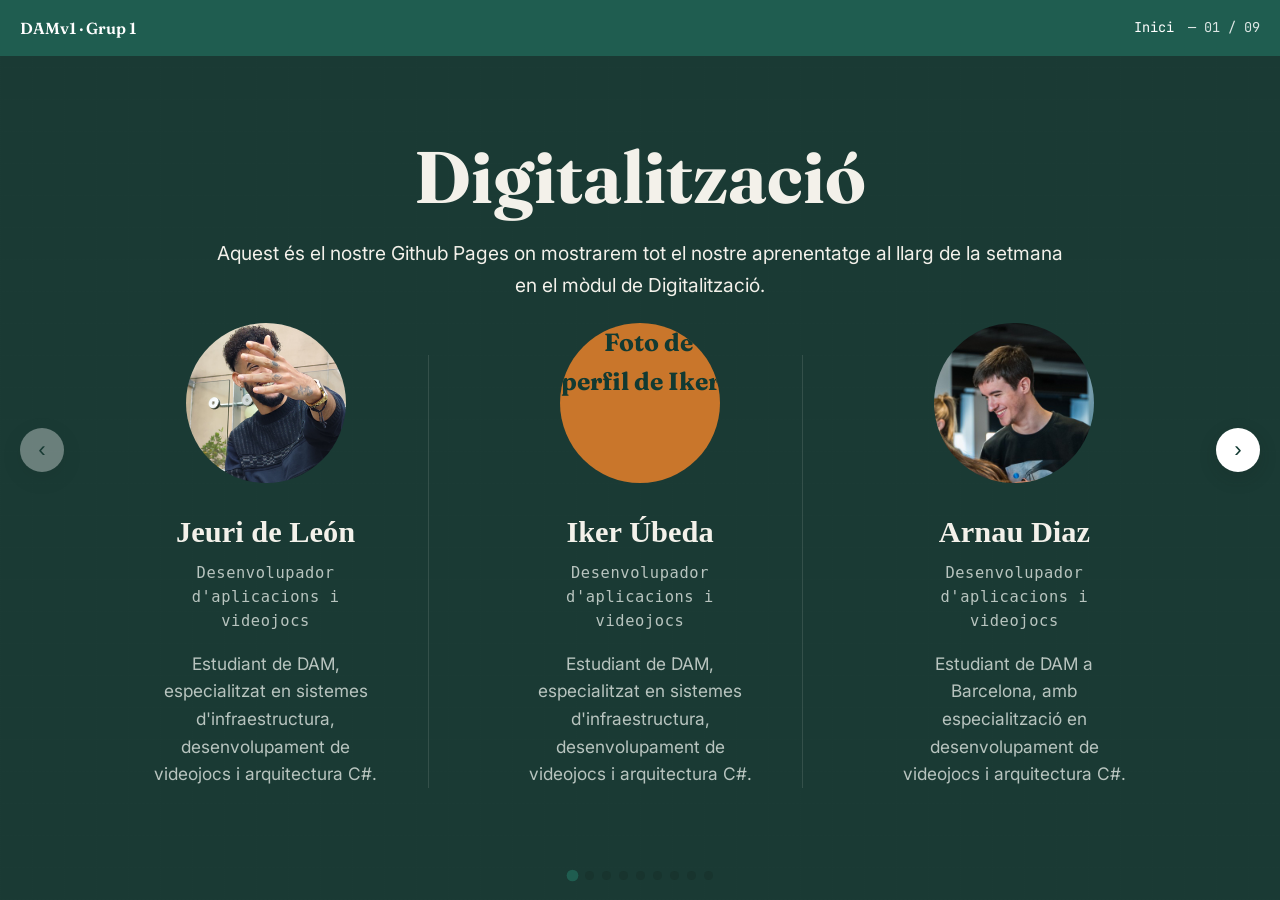
==== index.html @ 8c336d3a "Remove avatar div for Iker Removed the avatar div for member Iker." ====
<!DOCTYPE html>
<html lang="es">
<head>
<meta charset="UTF-8">
<meta name="viewport" content="width=device-width, initial-scale=1.0">
<title>DAMv1 · Grup 1</title>
<link rel="stylesheet" href="style.css">
</head>
<body>

<header class="topbar">
  <span class="brand">DAMv1 · Grup 1</span>
  <span class="slide-indicator"><span class="current-label" id="current-label">Inicio</span> — <span id="slide-count">01 / 09</span></span>
</header>

<button class="arrow arrow-prev" aria-label="Anterior" disabled>‹</button>
<button class="arrow arrow-next" aria-label="Siguiente">›</button>

<main class="deck">
  <section class="slide slide-dark" id="slide-0" data-label="Inici">
    <div class="slide-inner">
      <!-- EDITA: nombre real del proyecto -->
      <h1>Digitalització</h1>
      <p>Aquest és el nostre Github Pages on mostrarem tot el nostre aprenentatge al llarg de la setmana en el mòdul de Digitalització.</p>

      <div class="card-grid" id="ws-digitalitzacio-equip">
        <article class="card" id="member-jeuri">
          <img class="avatar avatar-photo" src="Imagen_perfil/Jeuri.png" alt="Foto de perfil de Jeuri de León">
          <!-- EDITA: nombre, rol y descripción de cada persona -->
          <h2>Jeuri de León</h2>
          <p class="role">Desenvolupador d'aplicacions i videojocs</p>
          <p>Estudiant de DAM, especialitzat en sistemes d'infraestructura, desenvolupament de videojocs i arquitectura C#.</p>
        </article>
        <article class="card" id="member-iker">
          <img class="avatar avatar-photo" src="Imagen_perfil/IMG_20260921_081555.JPG" alt="Foto de perfil de Iker">
          <h2>Iker Úbeda</h2>
          <p class="role">Desenvolupador d'aplicacions i videojocs</p>
          <p>Estudiant de DAM, especialitzat en sistemes d'infraestructura, desenvolupament de videojocs i arquitectura C#.</p>
        </article>
        <article class="card" id="member-arnau">
          <img class="avatar avatar-photo" src="Imagen_perfil/arnau.jpg" alt="Foto de perfil de Arnau Diaz">
          <h2>Arnau Diaz</h2>
          <p class="role">Desenvolupador d'aplicacions i videojocs</p>
          <p>Estudiant de DAM a Barcelona, amb especialització en desenvolupament de videojocs i arquitectura C#.</p>
        </article>
      </div>
    </div>
  </section>
  <section class="slide ws-slide ws-01" id="slide-1" data-label="WS01">
    <div class="slide-inner" id="ws01-contenido">
  <span class="workshop-number">WS 01 <a href="https://docs.google.com/presentation/d/1soLC_Z7iEk9m_8K1yhB_1mrjK8HzdbsS9AzNVRwKyT0/edit?slide=id.g5091f93b8b_1_4#slide=id.g5091f93b8b_1_4">Presentació</a> <a href="https://docs.google.com/document/d/1ZNS0NPs5JQyOdcYzVRTtZIz-5GnV_tjuQqY90TrOqtc/edit?tab=t.0">Activitat</a></span>
      <h1>Sistemes operatius</h1>

      <div class="ws-grid">
        <article class="ws-card ws-card-bg" id="ws01-tipos-so" style="--card-bg-image: url('imagenes_all/img_caja1.jpeg');">
          <div class="ws-card-icon">
            <svg viewBox="0 0 24 24" fill="none" stroke="currentColor" stroke-width="2" stroke-linecap="round" stroke-linejoin="round"><circle cx="12" cy="12" r="9"/><path d="M3 12h18M12 3a14 14 0 0 1 0 18 14 14 0 0 1 0-18"/></svg>
          </div>
          <h2>Tipus de sistemes operatius</h2>
          <ul class="os-types">
            <li class="os-type">
              <strong>SO Propietaris</strong>
              <span>Windows, macOS</span>
              <ul>
                <li>Suport oficial</li>
                <li>Ecosistema integrat</li>
                <li>Cost elevat</li>
                <li>Codi tancat</li>
              </ul>
            </li>
            <li class="os-type">
              <strong>SO Lliures</strong>
              <span>Linux: Ubuntu, Fedora, Debian, SUSE</span>
              <ul>
                <li>Gratuït</li>
                <li>Comunitat activa</li>
                <li>Personalització total</li>
                <li>Corba d'aprenentatge</li>
              </ul>
            </li>
          </ul>
        </article>

        <article class="ws-card ws-card-paths" id="ws01-rutas-archivos">
          <img class="ws-card-background ws-card-background-contain" src="imagenes_all/arbool.png" alt="">
          <div class="ws-card-content">
            <div class="ws-card-icon">
              <svg viewBox="0 0 24 24" fill="none" stroke="currentColor" stroke-width="2" stroke-linecap="round" stroke-linejoin="round"><path d="M4 4v9a2 2 0 0 0 2 2h9"/><path d="M13 11l4 4-4 4"/></svg>
            </div>
            <h2>Rutes d'arxius</h2>
            <ul>
              <li>Absoluta - des de l'arrel: <code>/home/user/doc</code></li>
              <li>Relativa - des de la posició actual: <code>./doc</code></li>
            </ul>
          </div>
        </article>

        <article class="ws-card ws-card-command" id="ws01-comandos-basicos">
          <div class="ws-card-icon">
            <svg viewBox="0 0 24 24" fill="none" stroke="currentColor" stroke-width="2" stroke-linecap="round" stroke-linejoin="round"><polyline points="4 17 10 11 4 5"/><line x1="12" y1="19" x2="20" y2="19"/></svg>
          </div>
          <h2>Comandes bàsiques</h2>
          <ul>
            <li>Comandes que ens permeten navegar, llistar i gestionar arxius des d'una terminal</li>
            <li><code>pwd</code> <code>mkdir</code> <code>ls</code> <code>cd</code> <code>touch</code> <code>echo</code> <code>rm</code></li>
          </ul>
          <img src="imagenes_all/CMD.png" alt="Ilustración de comandos básicos de terminal">
        </article>

        <article class="ws-card" id="ws01-maquinas-virtuales">
          <div class="ws-card-icon">
            <svg viewBox="0 0 24 24" fill="none" stroke="currentColor" stroke-width="2" stroke-linecap="round" stroke-linejoin="round"><rect x="3" y="4" width="18" height="12" rx="1"/><path d="M8 20h8M12 16v4"/></svg>
          </div>
          <h2>Màquines virtuals</h2>
          <ul>
            <li>SO simulat dins d'un altre SO, aïllat del real</li>
            <li>Ús: provar sistemes, aïllar entorns, equip real sense risc</li>
          </ul>
          <img src="imagenes_all/Virtualizacion.jpeg" alt="Ilustración de una máquina virtual">
        </article>
      </div>
    </div>
  </section>
  <section class="slide ws-slide ws-02" id="slide-2" data-label="WS02">
    <div class="slide-inner" id="ws02-control-versiones">
      <span class="workshop-number">WS 02 <a href="https://docs.google.com/presentation/d/1-XpL0EF4rzI7KCrydXUlwq2f1C5r0wOxWCaXYY3PbL8/edit?slide=id.p1#slide=id.p1">Presentació</a> <a href="https://docs.google.com/document/d/19QGOfx2HGp5cAcO3q0A7DzQaxylyhjGI-YexBiA97KU/edit?tab=t.0">Activitat</a></span>
      <h1>Control de versions</h1>

      <div id="ws02-information-grid">

        <article id="ws02-block-01">
          <img class="ws02-block-background" src="imagenes_all/cv.png" alt="">
          <div class="ws02-card-header">
            <div class="ws02-icon" aria-hidden="true">
              <svg viewBox="0 0 24 24" fill="none" stroke="currentColor" stroke-width="1.8" stroke-linecap="round" stroke-linejoin="round"><circle cx="6" cy="6" r="2.5"/><circle cx="18" cy="6" r="2.5"/><circle cx="12" cy="18" r="2.5"/><path d="M8.5 6h7M7.5 8l3 7M16.5 8l-3 7"/></svg>
            </div>
            <h2 id="ws02-block-01-title">Què ens proporciona?</h2>
          </div>
          <ul id="ws02-block-01-list">
            <li>Desenvolupar col·laborativament en equip sobre el mateix codi</li>
            <li>Històric de canvis, qui els ha realitzat, quan...</li>
            <li>Etiquetatge de versions</li>
            <li>Comparar, revertir codi de versions</li>
          </ul>
        </article>

        <article id="ws02-block-02">
          <img class="ws02-block-background" src="imagenes_all/git-logo-svg.png" alt="">
          <div class="ws02-card-header">
            <div class="ws02-icon" aria-hidden="true">
              <svg viewBox="0 0 24 24" fill="none" stroke="currentColor" stroke-width="1.8" stroke-linecap="round" stroke-linejoin="round"><circle cx="7" cy="5" r="2.5"/><circle cx="17" cy="19" r="2.5"/><circle cx="17" cy="5" r="2.5"/><path d="M7 7.5v5a4 4 0 0 0 4 4h3.5M17 7.5v9"/></svg>
            </div>
            <h2 id="ws02-block-02-title">Git</h2>
          </div>
          <p id="ws02-block-02-text">És el sistema de control de versions distribuït més utilitzat en el món. Va ser creat al 2005 per Linus Torvalds. A partir d'aquest, s'han creat diverses plataformes com Github, que adapten les funcionalitats a una interfície web, allotjant repositoris al núvol, fent-los accessibles desde qualsevol lloc.</p>
        </article>

        <article id="ws02-block-03">
          <img class="ws02-block-background" src="imagenes_all/cloud.png" alt="">
          <div class="ws02-card-header">
            <div class="ws02-icon" aria-hidden="true">
              <svg viewBox="0 0 24 24" fill="none" stroke="currentColor" stroke-width="1.8" stroke-linecap="round" stroke-linejoin="round"><path d="M7 18h10a4 4 0 0 0 .5-8A5.5 5.5 0 0 0 7 9a4.5 4.5 0 0 0 0 9Z"/><path d="M9 15h6M12 12v6"/></svg>
            </div>
            <h2 id="ws02-block-03-title">Google Suite</h2>
          </div>
          <ul id="ws02-block-03-list">
            <li>Desat automàtic</li>
            <li>Traçabilitat</li>
            <li>Historial de versions</li>
            <li>Col·laboració eficient</li>
            <li>Revisió de canvis (què, qui, quan)</li>
          </ul>
        </article>

        <article id="ws02-block-04">
          <img class="ws02-block-background" src="imagenes_all/workflow.png" alt="">
          <div class="ws02-card-header">
            <div class="ws02-icon" aria-hidden="true">
              <svg viewBox="0 0 24 24" fill="none" stroke="currentColor" stroke-width="1.8" stroke-linecap="round" stroke-linejoin="round"><rect x="3" y="4" width="6" height="6" rx="1"/><rect x="15" y="14" width="6" height="6" rx="1"/><path d="M9 7h4a4 4 0 0 1 4 4v3M15 17h-4a4 4 0 0 1-4-4v-3"/></svg>
            </div>
            <h2 id="ws02-block-04-title">Flux de treball</h2>
          </div>
          <p id="ws02-block-04-text">Alguns dels termes més importants en el flux de treball de control de versions de Git.</p>
          <ul id="ws02-block-04-list">
            <li>Repositori -> Carpeta especial on es desa el projecte</li>
            <li>Branch -> Una versió independent del repositori</li>
            <li>Commit -> Un canvi específic al codi</li>
            <li>Merge -> Combinar canvis de diferents branches</li>
          </ul>
        </article>
      </div>
    </div>
  </section>
  <section class="slide ws-slide ws-03" id="slide-3" data-label="WS03">
    <div class="slide-inner" id="ws03-programacion">
      <span class="workshop-number">WS 03 <a href="https://docs.google.com/presentation/d/1TxQZDQxU3VnhGpW5nKE7ZvylqJJG2MSlCseDvplF2Vw/edit?slide=id.g37e42d0db34_1_12#slide=id.g37e42d0db34_1_12">Presentació</a> <a href="https://drive.google.com/file/d/15MMsI84XoWoXgG-1ERKNSmH3a3VyRG0U/view?usp=sharing">Activitat</a></span>
      <h1>Programació</h1>

      <div class="ws-03-grid">
        <article class="ws-03-card" id="ws03-variables-tipos">
          <div class="ws-03-card-header">
            <div class="ws-03-icon" aria-hidden="true">Var</div>
            <h2>Variables i tipus de dades</h2>
          </div>
          <p class="ws-03-card-description">Així es declara una variable de cada tipus bàsic en Kotlin.</p>
          <pre><code><span class="ws-03-keyword">var</span> edat: <span class="ws-03-type">Int</span> = 20
<span class="ws-03-keyword">val</span> preu: <span class="ws-03-type">Float</span> = 4.5f
<span class="ws-03-keyword">val</span> nom: <span class="ws-03-type">String</span> = <span class="ws-03-string">"Ana"</span>
<span class="ws-03-keyword">var</span> actiu: <span class="ws-03-type">Boolean</span> = <span class="ws-03-keyword">true</span></code></pre>
        </article>

        <article class="ws-03-card" id="ws03-condicionales">
          <div class="ws-03-card-header">
            <div class="ws-03-icon" aria-hidden="true">If</div>
            <h2>Condicionals</h2>
          </div>
          <p class="ws-03-card-description">Amb <code>if / else</code> decidim quin bloc de codi s'executa segons una condició.</p>
          <pre><code><span class="ws-03-keyword">val</span> edat = 20
      <span class="ws-03-keyword">if</span> (edat &gt;= 18) {
        <span class="ws-03-function">println</span>(<span class="ws-03-string">"Ets major d'edat"</span>)
      } <span class="ws-03-keyword">else</span> {
        <span class="ws-03-function">println</span>(<span class="ws-03-string">"Ets menor d'edat"</span>)
      }</code></pre>
        </article>

        <article class="ws-03-card ws-03-card-wide" id="ws03-ejemplo-practico">
          <div class="ws-03-card-header">
            <div class="ws-03-icon" aria-hidden="true">&gt;_</div>
            <h2>Exemple pràctic</h2>
          </div>
          <pre><code><span class="ws-03-keyword">fun</span> <span class="ws-03-function">main</span>() {

        <span class="ws-03-function">print</span>(<span class="ws-03-string">"Escriu el primer nombre: "</span>)
        <span class="ws-03-keyword">val</span> num1: <span class="ws-03-type">Float</span> = readln().toFloat()

        <span class="ws-03-function">print</span>(<span class="ws-03-string">"Escriu el segon nombre: "</span>)
        <span class="ws-03-keyword">val</span> num2: <span class="ws-03-type">Float</span> = readln().toFloat()

        <span class="ws-03-function">print</span>(<span class="ws-03-string">"Escriu un nombre per escollir l'operació:\n1. Suma \n2. Resta\n3. Divisió\n4. Multiplicar\n\nEscriu el numero: "</span>)
        <span class="ws-03-keyword">val</span> num3: <span class="ws-03-type">Int</span> = readln().toInt()

        <span class="ws-03-keyword">if</span> (num3 == 1) {
          <span class="ws-03-function">print</span>(<span class="ws-03-string">"El resultat és: "</span> + (num1 + num2))
        }
        <span class="ws-03-keyword">if</span> (num3 == 2) {
          <span class="ws-03-function">print</span>(<span class="ws-03-string">"El resultat és: "</span> + (num1 - num2))
        }
        <span class="ws-03-keyword">if</span> (num3 == 3) {
          <span class="ws-03-function">print</span>(<span class="ws-03-string">"El resultat és: "</span> + (num1 / num2))
        }
        <span class="ws-03-keyword">if</span> (num3 == 4) {
          <span class="ws-03-function">print</span>(<span class="ws-03-string">"El resultat és: "</span> + (num1 * num2))
        }

      }</code></pre>
        </article>
      </div>
    </div>
  </section>
  <section class="slide ws-slide ws-04" id="slide-4" data-label="WS04">
    <div class="slide-inner" id="ws04-base-datos">
      <span class="workshop-number">WS 04 <a href="https://docs.google.com/presentation/d/12Jq6z88XIUfxE6htO1fnyp4GHRWKD0YDaAa2hz8hPfM/edit?slide=id.p#slide=id.p">Presentació</a> <a href="https://docs.google.com/document/d/191m-SXPF9sefQFjJ4p_8jhps4r5ZyuV-Wi66pzmfzpc/edit?tab=t.0">Activitat</a></span>
      <h1>Base de dades</h1>
      <!-- EDITA: contenido específico de esta sesión (estilo pendiente) -->
    </div>
  </section>
  <section class="slide ws-slide ws-05" id="slide-5" data-label="WS05">
    <div class="slide-inner" id="ws05-diseno-interficies">
  <span class="workshop-number">WS 05 <a href="https://docs.google.com/presentation/d/13Q85ETr6ZXKMV5Z6TKlZw3MNq9m2lwqGoVg_1KiOHxg/edit?slide=id.p1#slide=id.p1">Presentació</a> <a href="https://docs.google.com/document/d/1p8wv_FmC6QoiaKUmOVnWMI5VUX686dJ_GKzrivVAKKg/edit?tab=t.0#heading=h.w676ec9mko61">Activitat</a></span>
      <h1>Disseny d'interfícies</h1>

      <div class="ws-05-grid">
        <article class="ws-05-card ws-05-comparison" id="ws05-ux-ui">
          <div class="ws-05-card-header">
            <div class="ws-05-icon" aria-hidden="true">
              <svg viewBox="0 0 24 24" fill="none" stroke="currentColor" stroke-width="1.8" stroke-linecap="round" stroke-linejoin="round"><rect x="3" y="4" width="18" height="16" rx="2"/><path d="M3 9h18M9 9v11M13 13h5M13 16h3"/></svg>
            </div>
            <h2>UX / UI</h2>
          </div>
          <div class="ws-05-comparison-grid">
            <section id="ws05-ux">
              <h3>UX · User Experience</h3>
              <p>Es centra en la lògica, estructura i funcionalitat.</p>
              <p>Defineix a qui va dirigida la pàgina web i com s’organitza la informació.</p>
              <p>És la part que no veiem però sí sentim.</p>
            </section>
            <section id="ws05-ui">
              <h3>UI · User Interface</h3>
              <p>És la part visual de l’estructura definida per la User Experience.</p>
              <p>Defineix la identitat: colors, tipografia i altres elements visuals.</p>
            </section>
          </div>
          <img class="ws05-uxui-image" src="imagenes_all/uiux.png" alt="Comparació entre User Experience i User Interface">
        </article>

        <article class="ws-05-card" id="ws05-evolucio-disseny">
          <div class="ws-05-card-header">
            <div class="ws-05-icon" aria-hidden="true">
              <svg viewBox="0 0 24 24" fill="none" stroke="currentColor" stroke-width="1.8" stroke-linecap="round" stroke-linejoin="round"><path d="m4 17 6-6 4 4 6-7"/><path d="M4 20h16"/><path d="M4 4h6v6H4z"/></svg>
            </div>
            <h2>Evolució del disseny</h2>
          </div>
          <p>El disseny comença amb un <strong>sketch</strong> simple. Després es crea un <strong>wireframe</strong> com a base, hi apliquem el <strong>mockup</strong> i finalitzem amb un prototip funcional.</p>
          <img class="ws05-design-image" src="imagenes_all/templates.png" alt="Plantilles del procés de disseny">
        </article>

        <article class="ws-05-card" id="ws05-arquitectura">
          <div class="ws-05-card-header">
            <div class="ws-05-icon" aria-hidden="true">
              <svg viewBox="0 0 24 24" fill="none" stroke="currentColor" stroke-width="1.8" stroke-linecap="round" stroke-linejoin="round"><rect x="3" y="4" width="7" height="6" rx="1"/><rect x="14" y="4" width="7" height="6" rx="1"/><rect x="8.5" y="14" width="7" height="6" rx="1"/><path d="M6.5 10v2a2 2 0 0 0 2 2h7M17.5 10v2a2 2 0 0 1-2 2"/></svg>
            </div>
            <h2>Arquitectura de software</h2>
          </div>
          <p>És el pla global que defineix on va cada component i com es comunica amb els altres.</p>
          <p>L’escalabilitat i la seguretat depenen de l’arquitectura.</p>
          <img class="ws05-architecture-image" src="imagenes_all/12-clean.png" alt="Arquitectura de software">
        </article>

        <article class="ws-05-card" id="ws05-client-servidor">
          <div class="ws-05-card-header">
            <div class="ws-05-icon" aria-hidden="true">
              <svg viewBox="0 0 24 24" fill="none" stroke="currentColor" stroke-width="1.8" stroke-linecap="round" stroke-linejoin="round"><rect x="3" y="4" width="8" height="6" rx="1"/><rect x="13" y="14" width="8" height="6" rx="1"/><path d="M11 7h2a3 3 0 0 1 3 3v4M13 17h-2a3 3 0 0 1-3-3v-4"/></svg>
            </div>
            <h2>Model client-servidor</h2>
          </div>
          <p>És el patró d’arquitectura que fa servir la World Wide Web.</p>
          <ol>
            <li>El client sol·licita informació per mostrar-la a la pantalla.</li>
            <li>El servidor processa la consulta i accedeix a les dades necessàries.</li>
            <li>El servidor retorna la resposta amb els arxius a mostrar.</li>
          </ol>
          <img class="ws05-client-image" src="imagenes_all/csa.png" alt="Model client-servidor">
        </article>
      </div>
    </div>
  </section>
  <section class="slide ws-slide ws-06" id="slide-6" data-label="WS06">
    <div class="slide-inner" id="ws06-inteligencia-artificial">
      <span class="workshop-number">WS 06s <a href="https://docs.google.com/presentation/d/1rQTOScfxZXsZpDcx1qpa9ME52UIXXRPZz6YQqNyVev8/edit">Presentació</a> <a href="https://docs.google.com/document/d/1o0-MB0alM_ixXPqeGdM7sIYpczBab2COB26Xkozsfvc/edit?tab=t.0">Activitat</a></span>
      <h1>Intel·ligència artificial</h1>

      <div class="card-single">
        <section id="ws06-fonaments" class="ws-06-section">
          <div class="ws-06-section-header">
            <div class="ws-06-icon" aria-hidden="true">
              <svg viewBox="0 0 64 64" fill="none" stroke="currentColor" stroke-width="1.8" stroke-linecap="round" stroke-linejoin="round"><path d="M25 13c-6-2-11 3-9 9-5 2-5 9-1 12-3 5 1 11 7 10 2 6 10 7 13 2V18c-2-4-5-5-10-5Z"/><path d="M39 13c6-2 11 3 9 9 5 2 5 9 1 12 3 5-1 11-7 10-2 6-10 7-13 2V18c2-4 5-5 10-5Z"/><path d="M25 22h7M20 31h12M25 41h7M39 22h-7M44 31H32M39 41h-7"/><circle cx="32" cy="18" r="2"/><circle cx="32" cy="31" r="2"/><circle cx="32" cy="45" r="2"/></svg>
            </div>
            <h2>Què és la IA?</h2>
          </div>
          <div class="ws-06-foundation-content">
            <p>Tecnologia que permet als ordinadors fer tasques que abans necessitaven intel·ligència humana. La <strong>IA generativa</strong> crea contingut nou predient allò més probable a partir de grans quantitats de dades.</p>
          </div>
        </section>

        <section id="ws06-prompt-engineering" class="ws-06-section">
          <div class="ws-06-section-header">
            <div class="ws-06-icon" aria-hidden="true">
              <svg viewBox="0 0 24 24" fill="none" stroke="currentColor" stroke-width="1.8" stroke-linecap="round" stroke-linejoin="round"><path d="m13 2-9 12h7l-1 8 9-12h-7l1-8Z"/></svg>
            </div>
            <h2>Prompt engineering — RASCEF</h2>
          </div>
          <div class="ws-06-rascef" aria-label="R, A, P, C, E, F">
            <div class="ws-06-rascef-step"><span>R</span><small>Rol</small></div><b aria-hidden="true">→</b>
            <div class="ws-06-rascef-step"><span>A</span><small>Acció</small></div><b aria-hidden="true">→</b>
            <div class="ws-06-rascef-step"><span>P</span><small>Passos</small></div><b aria-hidden="true">→</b>
            <div class="ws-06-rascef-step"><span>C</span><small>Context</small></div><b aria-hidden="true">→</b>
            <div class="ws-06-rascef-step"><span>E</span><small>Exemple</small></div><b aria-hidden="true">→</b>
            <div class="ws-06-rascef-step"><span>F</span><small>Format</small></div>
          </div>
        </section>

        <section id="ws06-riscos" class="ws-06-section">
          <div class="ws-06-section-header">
            <div class="ws-06-icon" aria-hidden="true">
              <svg viewBox="0 0 24 24" fill="none" stroke="currentColor" stroke-width="1.8" stroke-linecap="round" stroke-linejoin="round"><path d="m12 3 10 18H2L12 3Z"/><path d="M12 9v5M12 17h.01"/></svg>
            </div>
            <h2>Riscos a tenir en compte</h2>
          </div>
          <p>La IA generativa pot reproduir <strong>biaixos</strong> de les dades amb què s'ha entrenat, <strong>inventar-se respostes</strong> (al·lucinacions) quan no sap la resposta real, i cometre <strong>errors</strong> en càlculs complexos o repeticions en bucle. Aquests problemes s'han reduït amb els models més recents, però cal mantenir sempre un esperit crític.</p>
          <p class="example-intro">Exemple real d'al·lucinació: el mateix prompt canviant una paraula genera resultats completament diferents.</p>
          <div class="example-scroll">
            <img src="imagenes_all/IA_gemini.png" alt="Exemple de risc en intel·ligència artificial">
            <img src="imagenes_all/IA_gemini2.png" alt="Segon exemple de risc en intel·ligència artificial">
          </div>
        </section>
      </div>
    </div>
  </section>
  <section class="slide ws-slide ws-07" id="slide-7" data-label="WS07">
    <div class="slide-inner" id="ws07-it-ot">
      <span class="workshop-number">WS 07 <a href="https://drive.google.com/file/d/1QnOx7c9enV6qdJcwzDR3PvH2cfRr9Ao-/view">Presentació</a> <a href="https://docs.google.com/document/d/1Qyir0Ys6yNVu15dqX3ZLvfAeLNchVY9lLRBC-PIg8oA/edit?tab=t.0">Activitat</a></span>
      <h1>IT/OT</h1>
      <!-- EDITA: contenido específico de esta sesión (estilo pendiente) -->
    </div>
  </section>
  <section class="slide" id="slide-8" data-label="Conclusiones">
    <div class="slide-inner">
      <h1>Conclusiones</h1>
      <!-- EDITA: valoración final del proyecto -->
      <p>Valoración general del proyecto: qué se ha aprendido, qué se haría diferente y cómo han encajado las sesiones entre sí.</p>

      <div class="info-grid">
        <!-- EDITA: sustituye cada bloque por una <img> cuando tengas la infografía -->
        <figure class="info-box" id="conclusiones-sistemas-operativos"><figcaption>Sistemas Operativos</figcaption></figure>
        <figure class="info-box" id="conclusiones-programacion"><figcaption>Programación</figcaption></figure>
        <figure class="info-box" id="conclusiones-diseno"><figcaption>Diseño</figcaption></figure>
        <figure class="info-box" id="conclusiones-big-data"><figcaption>Big Data</figcaption></figure>
      </div>
    </div>
  </section>
</main>

<nav class="dots">
    <button class="dot active" data-index="0" aria-label="Inicio"></button>
    <button class="dot" data-index="1" aria-label="WS01"></button>
    <button class="dot" data-index="2" aria-label="WS02"></button>
    <button class="dot" data-index="3" aria-label="WS03"></button>
    <button class="dot" data-index="4" aria-label="WS04"></button>
    <button class="dot" data-index="5" aria-label="WS05"></button>
    <button class="dot" data-index="6" aria-label="WS06"></button>
    <button class="dot" data-index="7" aria-label="WS07"></button>
    <button class="dot" data-index="8" aria-label="Conclusions"></button>
</nav>

<script src="script.js"></script>
</body>
</html>
---- style.css ----
/* ============================================================
   DAMv1 · Grupo 1 — versión "presentación" (scroll lateral)
   ============================================================ */

@import url('https://fonts.googleapis.com/css2?family=Fraunces:opsz,wght@9..144,400;9..144,600;9..144,700&family=Inter:wght@400;500;600&family=JetBrains+Mono:wght@500&display=swap');

:root{
  --color-bg: #EEF1EC;
  --color-surface: #FFFFFF;
  --color-ink: #14231C;
  --color-ink-soft: #4B5C53;
  --color-primary: #1F5D50;
  --color-primary-dark: #123A32;
  --color-accent: #C9762B;
  --color-line: #D9DEDA;

  --font-display: 'Fraunces', Georgia, serif;
  --font-body: 'Inter', system-ui, sans-serif;
  --font-mono: 'JetBrains Mono', ui-monospace, monospace;
}

*, *::before, *::after{ box-sizing: border-box; }

html, body{
  margin: 0;
  height: 100%;
  overflow: hidden; /* toda la navegación pasa por .deck */
}

body{
  font-family: var(--font-body);
  color: var(--color-ink);
  background: var(--color-bg);
  line-height: 1.55;
}

img{ max-width: 100%; display: block; }

h1, h2, h3{
  font-family: var(--font-display);
  color: var(--color-ink);
  margin: 0 0 0.4em;
  line-height: 1.15;
}

/* ---------- Barra superior ---------- */

.topbar{
  position: fixed;
  top: 0;
  left: 0;
  right: 0;
  height: 56px;
  display: flex;
  align-items: center;
  justify-content: space-between;
  padding: 0 20px;
  background: var(--color-primary);
  color: #fff;
  z-index: 30;
}

.topbar .brand{
  font-family: var(--font-display);
  font-weight: 600;
  font-size: 1rem;
}

.topbar .slide-indicator{
  font-family: var(--font-mono);
  font-size: 0.85rem;
  color: rgba(255,255,255,0.85);
}

.topbar .slide-indicator .current-label{
  color: #fff;
  margin-right: 6px;
}

/* ---------- Flechas de navegación ---------- */

.arrow{
  position: fixed;
  top: 50%;
  transform: translateY(-50%);
  width: 44px;
  height: 44px;
  border-radius: 50%;
  border: none;
  background: var(--color-surface);
  color: var(--color-primary-dark);
  font-size: 1.4rem;
  cursor: pointer;
  box-shadow: 0 6px 18px rgba(20,35,28,0.18);
  z-index: 30;
  display: flex;
  align-items: center;
  justify-content: center;
}

.arrow:hover{ background: var(--color-bg); }

.arrow[disabled]{ opacity: 0.35; cursor: default; }

.arrow-prev{ left: 20px; }
.arrow-next{ right: 20px; }

/* ---------- Deck / diapositives ---------- */

.deck{
  position: fixed;
  top: 0;
  left: 0;
  right: 0;
  bottom: 0;
  display: flex;
  overflow-x: auto;
  overflow-y: hidden;
  scroll-snap-type: x mandatory;
  scroll-behavior: smooth;
}

.slide{
  flex: 0 0 100vw;
  height: 100vh;
  scroll-snap-align: start;
  overflow-y: auto;
  display: flex;
  align-items: center;
  padding: 96px 8vw 72px;
}

.slide-inner{ max-width: 760px; margin: 0 auto; width: 100%; }

.slide.slide-dark{
  background-color: #1a3a34;
  background-image:
    linear-gradient(rgba(26,58,52,0.94), rgba(26,58,52,0.94)),
    repeating-linear-gradient(0deg, rgba(255,255,255,0.05) 0 1px, transparent 1px 32px),
    repeating-linear-gradient(90deg, rgba(255,255,255,0.05) 0 1px, transparent 1px 32px);
  color: #fff;
}

.slide.slide-dark h1{ color: #fff; }
.slide.slide-dark p{ color: rgba(255,255,255,0.82); }

.workshop-number{
  font-family: var(--font-mono);
  color: var(--color-accent);
  font-size: 1rem;
  display: block;
  margin-bottom: 10px;
}

.slide-dark .workshop-number{ color: #E6B27A; }

/* ---------- Equipo de Digitalització ---------- */

.card-grid{
  display: grid;
  grid-template-columns: repeat(auto-fit, minmax(180px, 1fr));
  gap: 20px;
  margin-top: 32px;
}

#ws-digitalitzacio-equip{
  display: grid;
  grid-template-columns: repeat(3, 1fr);
  gap: 0;
  margin-top: 32px;
}

.slide-dark .slide-inner:has(#ws-digitalitzacio-equip){
  color: #f3f1ea;
  text-align: center;
}

.slide-dark .slide-inner:has(#ws-digitalitzacio-equip) > h1{
  color: #f3f1ea;
}

.slide-dark .slide-inner:has(#ws-digitalitzacio-equip) > p{
  color: #f3f1ea;
}

.slide-dark:has(#ws-digitalitzacio-equip) .slide-inner{
  max-width: 1180px;
}

.slide-dark .slide-inner:has(#ws-digitalitzacio-equip) > h1{
  font-size: clamp(2.85rem, 5.7vw, 4.75rem);
  margin-bottom: 18px;
}

.slide-dark .slide-inner:has(#ws-digitalitzacio-equip) > p{
  max-width: 72ch;
  margin: 0 auto;
  font-size: clamp(1.05rem, 1.5vw, 1.25rem);
  line-height: 1.65;
}

#ws-digitalitzacio-equip .card{
  position: relative;
  background: rgba(255,255,255,0.06);
  border: 0;
  border-radius: 0;
  padding: 0 48px;
  background: transparent;
}

#ws-digitalitzacio-equip{
  gap: 48px;
  margin-top: 54px;
}

#ws-digitalitzacio-equip .card:not(:last-child)::after{
  content: '';
  position: absolute;
  top: 0;
  right: 0;
  width: 1px;
  height: 100%;
  background: rgba(243, 241, 234, 0.12);
}

#ws-digitalitzacio-equip .avatar{
  width: 160px;
  height: 160px;
  margin: 0 auto 32px;
  background: var(--accent, var(--color-accent));
  margin-bottom: 0;
  font-weight: 700;
  font-size: 1.55rem;
  transform: translateY(-32px);
}

#ws-digitalitzacio-equip .avatar-photo{
  display: block;
  object-fit: cover;
}

#ws-digitalitzacio-equip h2{
  color: #f3f1ea;
  font-family: Georgia, serif;
  font-size: clamp(1.75rem, 2.4vw, 1.9rem);
  font-weight: 700;
  margin: 0 0 12px;
}

#ws-digitalitzacio-equip .role{
  font-family: monospace;
  font-size: clamp(0.875rem, 1.2vw, 1rem);
  letter-spacing: 0.04em;
  color: #b8c4bf;
  margin: 0 0 16px;
}

#ws-digitalitzacio-equip .card > p:last-child{
  color: #b8c4bf;
  font-size: clamp(1rem, 1.35vw, 1.1rem);
  line-height: 1.6;
  margin: 0;
}

.avatar{
  width: 44px;
  height: 44px;
  border-radius: 50%;
  background: var(--accent, var(--color-accent));
  color: #123A32;
  display: flex;
  align-items: center;
  justify-content: center;
  font-family: var(--font-display);
  font-weight: 700;
  margin-bottom: 12px;
  font-size: 0.9rem;
}

.card h3{ font-size: 1rem; margin-bottom: 2px; color: #fff; }

.card .role{
  font-family: var(--font-mono);
  font-size: 0.72rem;
  color: #E6B27A;
  margin: 0 0 8px;
}

.card p:last-child{ font-size: 0.9rem; margin-bottom: 0; }

/* ---------- Base común de las diapositivas WS (título arriba, sin scroll) ---------- */
/* Cada WS tiene estilos propios: engancha en .ws-0N, no aquí. */

.ws-slide .slide-inner{
  display: flex;
  flex-direction: column;
  height: 100%;
  max-width: none;
}

.ws-slide .workshop-number{
  font-family: var(--font-mono);
  font-size: 0.85rem;
  color: var(--color-accent);
  display: block;
  margin-bottom: 6px;
}

.ws-slide h1{
  font-size: clamp(1.4rem, 2.6vw, 2rem);
  margin: 0 0 24px;
  max-width: 26ch;
}

/* ---------- WS01 — Introducció als Sistemes Operatius ---------- */

.ws-01 .ws-grid{
  flex: 1;
  display: grid;
  grid-template-columns: 1fr 1fr;
  grid-template-rows: repeat(2, minmax(220px, 1fr));
  gap: 20px;
  min-height: 0;
}

.ws-01 .ws-card{
  background: var(--color-surface);
  border: 1px solid var(--color-line);
  border-radius: 10px;
  padding: clamp(24px, 3vw, 40px);
  position: relative;
  overflow: hidden;
  display: grid;
  grid-template-columns: auto 1fr;
  grid-template-rows: auto auto;
  align-content: start;
  align-items: start;
  column-gap: 18px;
  min-height: 0;
}

.ws-01 .ws-card-background{
  position: absolute;
  inset: 0;
  width: 100%;
  height: 100%;
  object-fit: cover;
  opacity: 0.28;
  z-index: 0;
  pointer-events: none;
}

.ws-01 .ws-card-background-contain{
  object-fit: contain;
  object-position: center;
  padding: 14px;
}

.ws-01 .ws-card-command .ws-card-background{
  display: none;
}

.ws-01 .ws-card > :not(.ws-card-background){
  position: relative;
  z-index: 1;
}

.ws-01 .ws-card-bg{
  background-image:
    linear-gradient(rgba(255,255,255,0.72), rgba(255,255,255,0.72)),
    var(--card-bg-image);
  background-position: center;
  background-size: cover;
}

#ws01-tipos-so{
  background-image: var(--card-bg-image);
  background-color: var(--color-surface);
  background-repeat: no-repeat;
  background-position: center;
  background-size: contain;
}

.ws-01 .ws-card-icon{
  width: 58px;
  height: 58px;
  border-radius: 10px;
  background: rgba(201,118,43,0.12);
  color: var(--color-accent);
  display: flex;
  align-items: center;
  justify-content: center;
  margin-bottom: 0;
  flex: 0 0 auto;
  align-self: center;
}

.ws-01 .ws-card-icon svg{ width: 58%; height: 58%; }

.ws-01 .ws-card h2{
  font-family: var(--font-body);
  font-weight: 600;
  font-size: clamp(1.25rem, 1.8vw, 1.55rem);
  margin: 0;
  color: var(--color-ink);
  align-self: center;
}

.ws-01 .ws-card-command h2{
  justify-self: start;
  text-align: left;
}

.ws-01 .ws-card ul{
  list-style: none;
  margin: 0;
  padding: 0;
  grid-column: 1 / -1;
  margin-top: 12px;
  align-self: start;
  display: flex;
  flex-direction: column;
  gap: 16px;
}

.ws-01 .ws-card li{
  font-size: clamp(1.05rem, 1.35vw, 1.2rem);
  color: var(--color-ink-soft);
  line-height: 1.55;
  position: relative;
  padding-left: 20px;
}

.ws-01 .ws-card .os-types{
  grid-column: 1 / -1;
  display: grid;
  grid-template-columns: repeat(2, minmax(0, 1fr));
  gap: 22px;
  margin-top: 24px;
  align-self: start;
}

.ws-01 .ws-card .os-type{
  padding: 0;
}

#ws01-tipos-so .os-type{
  background: rgba(255,255,255,0.78);
  border-radius: 10px;
  padding: 14px 16px;
}

.ws-01 .ws-card .os-type::before{
  display: none;
}

.ws-01 .ws-card .os-type > strong,
.ws-01 .ws-card .os-type > span{
  display: block;
  color: var(--color-ink);
}

.ws-01 .ws-card .os-type > strong{
  font-weight: 600;
}

.ws-01 .ws-card .os-type > span{
  margin-top: 4px;
  font-size: 0.92em;
  font-weight: 600;
}

.ws-01 .ws-card .os-type > ul{
  grid-column: auto;
  margin-top: 12px;
  gap: 6px;
  align-self: start;
}

.ws-01 .ws-card .os-type > ul li{
  font-size: 0.82em;
  line-height: 1.35;
  padding-left: 16px;
}

.ws-01 .ws-card li::before{
  content: '';
  position: absolute;
  left: 0;
  top: 0.55em;
  width: 7px;
  height: 7px;
  border-radius: 50%;
  background: var(--color-accent);
}

.ws-01 .ws-card code{
  font-family: var(--font-mono);
  font-size: 0.85em;
  background: var(--color-bg);
  border: 1px solid var(--color-line);
  border-radius: 4px;
  padding: 1px 5px;
  color: var(--color-primary-dark);
}

#ws01-comandos-basicos > img,
#ws01-maquinas-virtuales > img{
  grid-column: 1 / -1;
  width: 100%;
  height: 120px;
  max-height: 120px;
  margin-top: 8px;
  object-fit: cover;
  border-radius: 10px;
  display: block;
}

#ws01-maquinas-virtuales > img{
  align-self: stretch;
  height: 100%;
  max-height: none;
  object-fit: cover;
}

#ws01-maquinas-virtuales{
  grid-template-rows: auto auto minmax(0, 1fr);
  align-content: stretch;
}

.ws-01 .ws-card-paths{
  display: block;
}

.ws-01 .ws-card-paths .ws-card-background{
  left: 40%;
  width: 60%;
  object-position: right center;
  opacity: 1;
}

.ws-01 .ws-card-paths .ws-card-content{
  position: relative;
  z-index: 1;
  width: 40%;
  height: 100%;
  display: grid;
  grid-template-columns: auto 1fr;
  grid-template-rows: auto auto;
  align-content: start;
  align-items: start;
  column-gap: 18px;
}

.ws-01 .ws-card-paths .ws-card-content ul{
  margin-top: 12px;
  align-self: start;
}

/* ---------- WS03 - Programacio ---------- */

.ws-03 .ws-03-grid{
  flex: 1;
  display: grid;
  grid-template-columns: repeat(2, minmax(0, 1fr));
  grid-template-rows: repeat(2, minmax(0, 1fr));
  gap: 20px;
  min-height: 0;
}

.ws-03 .ws-03-card{
  background: var(--color-surface);
  border: 1px solid var(--color-line);
  border-radius: 10px;
  padding: clamp(20px, 2.4vw, 32px);
  min-width: 0;
  min-height: 0;
  overflow: hidden;
  display: flex;
  flex-direction: column;
}

.ws-03 .ws-03-card-wide{
  grid-column: 1 / -1;
}

.ws-03 .ws-03-card-header{
  display: flex;
  align-items: center;
  gap: 14px;
  margin-bottom: 14px;
}

.ws-03 .ws-03-icon{
  width: 58px;
  height: 58px;
  border-radius: 10px;
  background: rgba(201,118,43,0.12);
  color: var(--color-accent);
  display: flex;
  align-items: center;
  justify-content: center;
  flex: 0 0 auto;
  font-family: var(--font-mono);
  font-size: 0.78rem;
  font-weight: 600;
}

.ws-03 .ws-03-card h2{
  font-family: var(--font-body);
  font-size: clamp(1.1rem, 1.7vw, 1.4rem);
  margin: 0;
}

.ws-03 .ws-03-card ul{
  list-style: none;
  margin: 0 0 14px;
  padding: 0;
  display: flex;
  flex-direction: column;
  gap: 8px;
}

.ws-03 .ws-03-card li{
  color: var(--color-ink-soft);
  font-size: clamp(0.9rem, 1.15vw, 1rem);
  line-height: 1.4;
  padding-left: 18px;
  position: relative;
}

.ws-03 .ws-03-card li::before{
  content: '';
  position: absolute;
  left: 0;
  top: 0.55em;
  width: 7px;
  height: 7px;
  border-radius: 50%;
  background: var(--color-accent);
}

.ws-03 .ws-03-card-description{
  margin: 0 0 0;
  color: var(--color-ink-soft);
  font-size: clamp(0.9rem, 1.15vw, 1rem);
  line-height: 1.4;
}

.ws-03 .ws-03-card-description code{
  color: var(--color-primary-dark);
}

.ws-03 .ws-03-card code{
  font-family: var(--font-mono);
  font-size: 0.88em;
  color: var(--color-primary-dark);
  background: var(--color-bg);
  border: 1px solid var(--color-line);
  border-radius: 4px;
  padding: 1px 4px;
}

.ws-03 .ws-03-card pre{
  flex: 1 1 auto;
  min-height: 0;
  margin: 10px 0 0;
  padding: 14px 16px;
  background: #1e1e1e;
  color: #d4d4d4;
  border-radius: 8px;
  overflow: auto;
  font-family: var(--font-mono);
  font-size: 16px;
  line-height: 1.45;
  white-space: pre;
  max-height: 320px;
  overflow-x: auto;
  overflow-y: auto;
  overscroll-behavior: contain;
}

.ws-03 .ws-03-card-wide pre{
  font-size: 14px;
  max-height: 380px;
}

#ws03-variables-tipos pre,
#ws03-condicionales pre{
  flex: 0 0 auto;
  max-height: fit-content;
  overflow: visible;
}

.ws-03 .ws-03-card pre code{
  padding: 0;
  color: inherit;
  background: transparent;
  border: 0;
}

.ws-03 .ws-03-keyword{ color: #569cd6; }
.ws-03 .ws-03-string{ color: #ce9178; }
.ws-03 .ws-03-function{ color: #dcdcaa; }
.ws-03 .ws-03-type{ color: #4ec9b0; }

/* ---------- WS06 - Intel·ligència artificial ---------- */

.ws-06 .card-single{
  flex: 0 0 auto;
  height: auto;
  min-height: auto;
  display: grid;
  grid-template-columns: 1fr 1fr;
  grid-template-rows: auto auto;
  grid-auto-rows: auto;
  align-content: start;
  background: #fff;
  border-radius: 18px;
  box-shadow: 0 1px 3px rgba(0,0,0,0.08);
  overflow: hidden;
}

.ws-06 .ws-06-section{
  min-width: 0;
  padding: clamp(20px, 2.5vw, 32px);
}

.ws-06 #ws06-fonaments,
.ws-06 #ws06-prompt-engineering{
  border-right: 1px solid #ebebe4;
}

.ws-06 #ws06-prompt-engineering,
.ws-06 #ws06-riscos{
  border-top: 1px solid #ebebe4;
}

.ws-06 #ws06-riscos{
  grid-column: 1 / -1;
}

.ws-06 .ws-06-section-header{
  display: flex;
  align-items: center;
  gap: 12px;
  margin-bottom: 32px;
}

.ws-06 .ws-06-icon{
  width: 40px;
  height: 40px;
  flex: 0 0 40px;
  display: flex;
  align-items: center;
  justify-content: center;
  border-radius: 10px;
  background: #fbe3d3;
  color: #d97757;
}

.ws-06 .ws-06-icon svg{
  width: 22px;
  height: 22px;
}

.ws-06 .ws-06-icon span{
  font-family: var(--font-mono);
  font-size: 0.9rem;
  font-weight: 600;
}

.ws-06 .ws-06-section h2{
  margin: 0;
  font-family: var(--font-body);
  font-size: 18px;
  line-height: 1.2;
}

.ws-06 .ws-06-section p,
.ws-06 .ws-06-key-concepts,
.ws-06 .ws-06-risk span{
  color: var(--color-ink-soft);
  font-size: clamp(0.88rem, 1.1vw, 1rem);
  line-height: 1.5;
}

.ws-06 .ws-06-section p{
  margin: 0;
}

.ws-06 .ws-06-foundation-content{
  display: flex;
  align-items: center;
  gap: 20px;
}

.ws-06 .ws-06-foundation-content p{
  flex: 1;
}

.ws-06 .ws-06-rascef{
  display: flex;
  align-items: flex-start;
  justify-content: space-between;
  gap: 6px;
  padding-top: 8px;
}

.ws-06 .ws-06-rascef-step{
  display: flex;
  min-width: 34px;
  align-items: center;
  flex-direction: column;
  gap: 6px;
}

.ws-06 .ws-06-rascef-step span{
  width: 30px;
  height: 30px;
  display: flex;
  align-items: center;
  justify-content: center;
  border-radius: 4px;
  background: #1f4d43;
  color: #fff;
  font-family: var(--font-mono);
  font-weight: 600;
}

.ws-06 .ws-06-rascef-step small{
  color: var(--color-ink-soft);
  font-size: 0.72rem;
}

.ws-06 .ws-06-rascef > b{
  color: #1f4d43;
  font-size: 1.1rem;
  line-height: 30px;
}

.ws-06 .ws-06-rascef-image{
  width: 100%;
  height: 90px;
  margin-top: 18px;
  display: block;
  object-fit: cover;
  border-radius: 10px;
}

.ws-06 #ws06-riscos > p{
  margin: 0;
}

.ws-06 #ws06-riscos > .example-intro{
  margin: 8px 0 0;
  color: var(--color-ink-soft);
  font-size: 12px;
  font-style: italic;
  line-height: 1.4;
}

.ws-06 #ws06-riscos .example-scroll{
  display: flex;
  flex-direction: column;
  align-items: center;
  gap: 16px;
  margin-top: 18px;
  max-height: 420px;
  overflow-y: auto;
  overflow-x: hidden;
  overscroll-behavior: contain;
  padding: 0 8px 8px;
  scrollbar-color: #d6d6cc transparent;
  scrollbar-width: thin;
}

.ws-06 #ws06-riscos .example-scroll img{
  width: 100%;
  max-width: 1100px;
  height: auto;
  flex: 0 0 auto;
  border-radius: 10px;
}

.ws-06 #ws06-riscos .example-scroll::-webkit-scrollbar{
  width: 8px;
}

.ws-06 #ws06-riscos .example-scroll::-webkit-scrollbar-thumb{
  background: #d6d6cc;
  border-radius: 4px;
}

@media (max-width: 640px){
  .ws-01 .ws-grid{
    grid-template-columns: 1fr;
    grid-template-rows: repeat(4, 1fr);
  }

  .ws-01 .ws-card .os-types{
    grid-template-columns: 1fr;
  }

  .ws-01 .ws-card-paths .ws-card-background{
    left: 0;
    top: 45%;
    width: 100%;
    height: 55%;
  }

  .ws-01 .ws-card-paths .ws-card-content{
    width: 100%;
    height: 45%;
  }

  .ws-03 .ws-03-grid{
    grid-template-columns: 1fr;
    grid-template-rows: repeat(4, minmax(220px, auto));
  }

  .ws-06 .card-single{
    grid-template-columns: 1fr;
    grid-template-rows: repeat(3, auto);
  }

  .ws-06 #ws06-fonaments,
  .ws-06 #ws06-prompt-engineering{
    border-right: 0;
  }

  .ws-06 #ws06-prompt-engineering,
  .ws-06 #ws06-riscos{
    border-top: 1px solid #ebebe4;
  }

  .ws-06 #ws06-riscos{
    grid-column: auto;
  }
}

/* ---------- Infografías (slide Conclusiones) ---------- */

.info-grid{
  display: grid;
  grid-template-columns: repeat(auto-fit, minmax(130px, 1fr));
  gap: 16px;
  margin-top: 28px;
}

.info-box{
  margin: 0;
  aspect-ratio: 4 / 5;
  border: 1.5px dashed var(--color-line);
  border-radius: 10px;
  background: var(--color-surface);
  display: flex;
  align-items: flex-end;
  justify-content: center;
  padding: 10px;
}

.info-box figcaption{
  font-size: 0.78rem;
  color: var(--color-ink-soft);
  text-align: center;
}

/* ---------- Puntos de navegación ---------- */

.dots{
  position: fixed;
  bottom: 20px;
  left: 0;
  right: 0;
  display: flex;
  justify-content: center;
  gap: 8px;
  z-index: 30;
}

.dot{
  width: 9px;
  height: 9px;
  border-radius: 50%;
  border: none;
  background: rgba(20,35,28,0.25);
  cursor: pointer;
  padding: 0;
}

.dot.active{
  background: var(--color-primary);
  transform: scale(1.3);
}

/* ---------- Responsive ---------- */

@media (max-width: 640px){
  .slide{ padding: 88px 6vw 64px; }
  .arrow{ width: 38px; height: 38px; font-size: 1.2rem; }
  .arrow-prev{ left: 8px; }
  .arrow-next{ right: 8px; }
}

.arrow:focus-visible,
.dot:focus-visible{
  outline: 3px solid var(--color-accent);
  outline-offset: 2px;
}

@media (prefers-reduced-motion: reduce){
  .deck{ scroll-behavior: auto; }
}

/* ---------- WS05 — UX/UI wireframe ---------- */

.ws-05 .ws-05-grid{
  flex: 1;
  display: grid;
  grid-template-columns: repeat(2, minmax(0, 1fr));
  grid-template-rows: repeat(2, minmax(220px, 1fr));
  gap: 20px;
  min-height: 0;
}

.ws-05 .ws-05-card{
  background: var(--color-surface);
  border: 1px solid var(--color-line);
  border-radius: 10px;
  padding: clamp(20px, 2.4vw, 32px);
  min-width: 0;
  min-height: 0;
  overflow: hidden;
  display: flex;
  flex-direction: column;
}

.ws-05 .ws-05-card-header{
  display: flex;
  align-items: center;
  gap: 12px;
  margin-bottom: 12px;
}

.ws-05 .ws-05-comparison-grid{
  display: grid;
  grid-template-columns: repeat(2, minmax(0, 1fr));
  gap: 24px;
  flex: 0 0 auto;
}

.ws-05 .ws-05-comparison-grid section{
  border-left: 3px solid var(--color-accent);
  padding-left: 16px;
  align-self: start;
}

.ws-05 .ws05-uxui-image{
  width: 100%;
  height: 255px;
  margin-top: auto;
  object-fit: contain;
  object-position: center bottom;
}

.ws-05 .ws05-design-image{
  width: 100%;
  height: 370px;
  margin-top: auto;
  object-fit: contain;
  object-position: center bottom;
}

.ws-05 .ws05-architecture-image{
  width: 100%;
  height: 350px;
  margin-top: auto;
  object-fit: contain;
  object-position: center bottom;
}

.ws-05 .ws05-client-image{
  align-self: flex-end;
  width: 78%;
  height: 300px;
  margin-top: auto;
  margin-right: 48px;
  margin-bottom: 0;
  object-fit: contain;
  object-position: right bottom;
  transform: translate(0, -64px);
}

.ws-05 .ws-05-number{
  color: var(--color-accent);
  font-family: var(--font-mono);
  font-size: 0.8rem;
  flex: 0 0 auto;
}

.ws-05 .ws-05-card h2{
  font-family: var(--font-body);
  font-size: clamp(1rem, 1.5vw, 1.25rem);
  margin: 0;
}

.ws-05 .ws-05-card h3{
  font-family: var(--font-body);
  font-size: 0.95rem;
  margin: 14px 0 6px;
}

.ws-05 .ws-05-comparison-grid h3{
  margin-top: 0;
}

.ws-05 .ws-05-card p,
.ws-05 .ws-05-card li{
  color: var(--color-ink-soft);
  font-size: clamp(0.82rem, 1vw, 0.95rem);
  line-height: 1.4;
}

.ws-05 .ws-05-card p{
  margin: 0 0 10px;
}

.ws-05 .ws-05-card ul,
.ws-05 .ws-05-card ol{
  margin: 8px 0 12px;
  padding-left: 20px;
}

.ws-05 .ws-05-card li{
  margin-bottom: 6px;
}

.ws-05 .ws-05-card strong{
  color: var(--color-ink);
}

.ws-05 .ws-05-note{
  border-left: 3px solid var(--color-accent);
  padding-left: 10px;
}

@media (max-width: 640px){
  .ws-05 .ws-05-grid{
    grid-template-columns: 1fr;
    grid-template-rows: repeat(4, minmax(190px, auto));
  }

  .ws-05 .ws-05-comparison-grid{
    grid-template-columns: 1fr;
    gap: 16px;
  }
}

/* ---------- WS02 — Control de versions ---------- */

#slide-2 #ws02-information-grid{
  flex: 1;
  display: grid;
  grid-template-columns: repeat(2, minmax(0, 1fr));
  grid-template-rows: repeat(2, minmax(0, 1fr));
  gap: 20px;
  min-height: 0;
}

#slide-2 #ws02-information-grid > article{
  background: var(--color-surface);
  border: 1px solid var(--color-line);
  border-radius: 10px;
  padding: clamp(22px, 3vw, 36px);
  min-height: 0;
  overflow: auto;
}

#slide-2 #ws02-block-01{
  position: relative;
  overflow: hidden;
}

#slide-2 #ws02-block-01 .ws02-block-background{
  position: absolute;
  top: auto;
  right: 18px;
  bottom: 18px;
  left: auto;
  width: 70%;
  height: 70%;
  object-fit: contain;
  opacity: 1;
  z-index: 0;
  pointer-events: none;
}

#slide-2 #ws02-block-01 > :not(.ws02-block-background){
  position: relative;
  z-index: 1;
}

#slide-2 #ws02-block-02{
  position: relative;
  overflow: hidden;
}

#slide-2 #ws02-block-02 .ws02-block-background{
  position: absolute;
  top: auto;
  right: auto;
  bottom: 18px;
  left: 50%;
  width: 40%;
  height: 40%;
  object-fit: contain;
  opacity: 1;
  transform: translateX(-50%);
  z-index: 0;
  pointer-events: none;
}

#slide-2 #ws02-block-02 > :not(.ws02-block-background){
  position: relative;
  z-index: 1;
}

#slide-2 #ws02-block-03{
  position: relative;
  overflow: hidden;
}

#slide-2 #ws02-block-03 .ws02-block-background{
  position: absolute;
  right: auto;
  bottom: 18px;
  left: 50%;
  width: 40%;
  height: 40%;
  object-fit: contain;
  opacity: 1;
  transform: translateX(-50%);
  z-index: 0;
  pointer-events: none;
}

#slide-2 #ws02-block-03 > :not(.ws02-block-background){
  position: relative;
  z-index: 1;
}

#slide-2 #ws02-block-04{
  position: relative;
  overflow: hidden;
}

#slide-2 #ws02-block-04 .ws02-block-background{
  position: absolute;
  right: 18px;
  bottom: 18px;
  left: auto;
  width: 65%;
  height: 65%;
  object-fit: contain;
  opacity: 1;
  z-index: 0;
  pointer-events: none;
}

#slide-2 #ws02-block-04 > :not(.ws02-block-background){
  position: relative;
  z-index: 1;
}

#slide-2 .image-placeholder,
.ws-05 .image-placeholder{
  min-height: 58px;
  margin-top: 16px;
  border: 1.5px dashed var(--color-line);
  border-radius: 8px;
  background: var(--color-bg);
  color: var(--color-ink-soft);
  display: flex;
  align-items: center;
  justify-content: center;
  font-family: var(--font-mono);
  font-size: 0.72rem;
  letter-spacing: 0;
  flex-shrink: 0;
}

.ws-05 .image-placeholder{
  height: 64px;
}

#slide-2 #ws02-information-grid > article > span{
  display: block;
  font-family: var(--font-mono);
  color: var(--color-accent);
  font-size: 0.82rem;
  margin-bottom: 12px;
}

#slide-2 .ws02-card-header,
.ws-05 .ws-05-card-header{
  display: flex;
  align-items: center;
  gap: 14px;
  margin-bottom: 14px;
}

#slide-2 .ws02-icon,
.ws-05 .ws-05-icon{
  width: 58px;
  height: 58px;
  border-radius: 10px;
  background: rgba(201,118,43,0.12);
  color: var(--color-accent);
  display: flex;
  align-items: center;
  justify-content: center;
  flex: 0 0 auto;
}

#slide-2 .ws02-icon svg,
.ws-05 .ws-05-icon svg{
  width: 58%;
  height: 58%;
}

#slide-2 #ws02-information-grid h2{
  font-family: var(--font-body);
  font-size: clamp(1.15rem, 1.8vw, 1.45rem);
  font-weight: 600;
  margin: 0 0 12px;
}

#slide-2 #ws02-information-grid p,
#slide-2 #ws02-information-grid li{
  color: var(--color-ink-soft);
  font-size: clamp(0.92rem, 1.25vw, 1.05rem);
}

#slide-2 #ws02-information-grid p{
  margin: 0;
}

#slide-2 #ws02-information-grid ul{
  list-style: none;
  margin: 18px 0 0;
  padding: 0;
  display: grid;
  gap: 9px;
}

#slide-2 #ws02-information-grid li{
  position: relative;
  padding-left: 18px;
  line-height: 1.4;
}

#slide-2 #ws02-information-grid li::before{
  content: '';
  position: absolute;
  left: 0;
  top: 0.58em;
  width: 7px;
  height: 7px;
  border-radius: 50%;
  background: var(--color-accent);
}

@media (max-width: 640px){
  #slide-2 #ws02-information-grid{
    grid-template-columns: 1fr;
    grid-template-rows: repeat(4, minmax(150px, 1fr));
  }

  #slide-2 #ws02-block-01 .ws02-block-background{
    width: 70%;
    height: 58%;
  }
}

@media (max-width: 640px){
  #ws-digitalitzacio-equip{
    grid-template-columns: 1fr;
    gap: 32px;
  }

  #ws-digitalitzacio-equip .card{
    padding: 0;
  }

  #ws-digitalitzacio-equip .card:not(:last-child)::after{
    top: auto;
    right: 10%;
    bottom: -16px;
    width: 80%;
    height: 1px;
  }
}
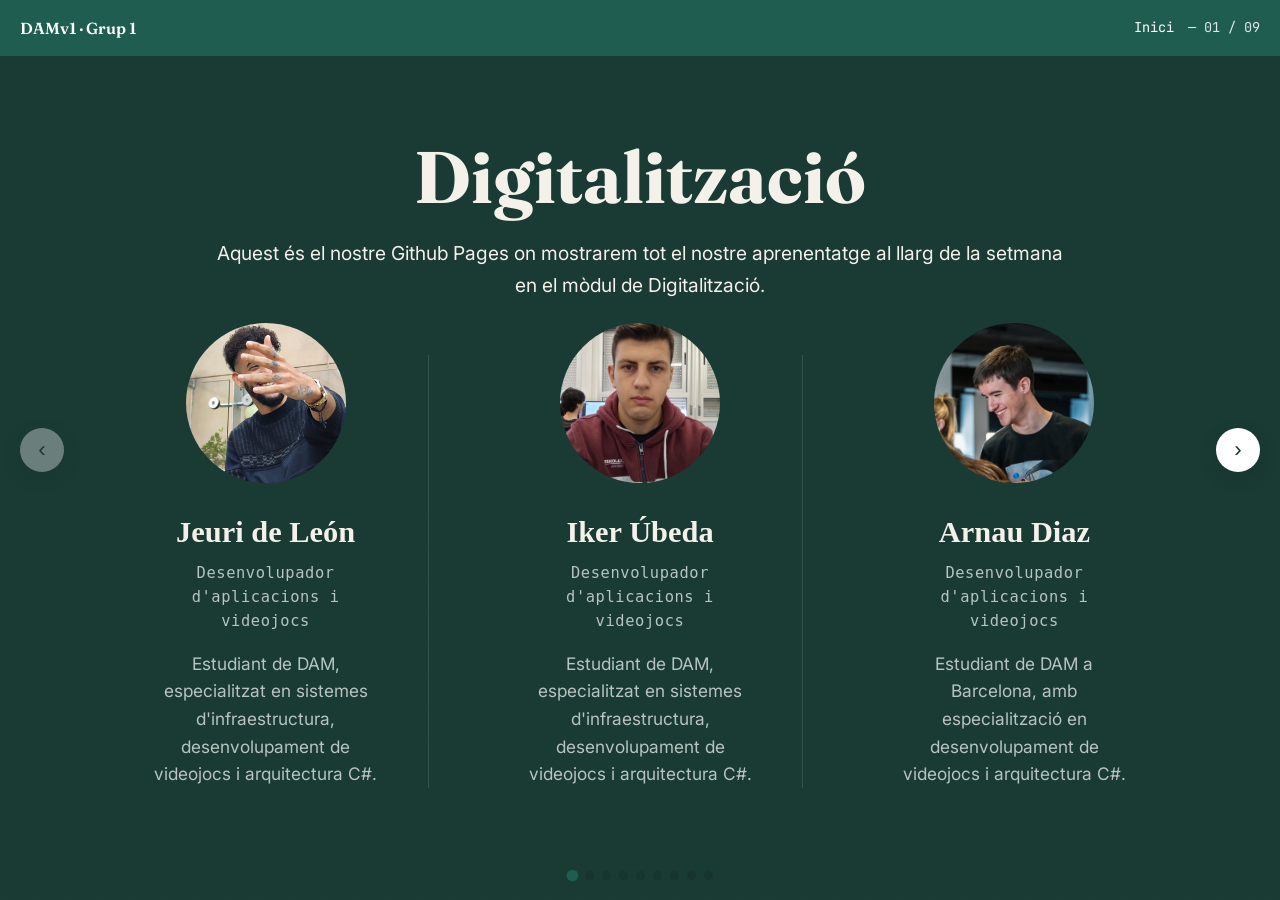
==== commit 38316cf3: "Update index.html" ====
--- a/index.html
+++ b/index.html
@@ -32,7 +32,7 @@
           <p>Estudiant de DAM, especialitzat en sistemes d'infraestructura, desenvolupament de videojocs i arquitectura C#.</p>
         </article>
         <article class="card" id="member-iker">
-          <img class="avatar avatar-photo" src="Imagen_perfil/IMG_20260921_081555.JPG" alt="Foto de perfil de Iker">
+          <img class="avatar avatar-photo" src="Imagen_perfil/IMG_20260921_081555.jpg" alt="Foto de perfil de Iker">
           <h2>Iker Úbeda</h2>
           <p class="role">Desenvolupador d'aplicacions i videojocs</p>
           <p>Estudiant de DAM, especialitzat en sistemes d'infraestructura, desenvolupament de videojocs i arquitectura C#.</p>
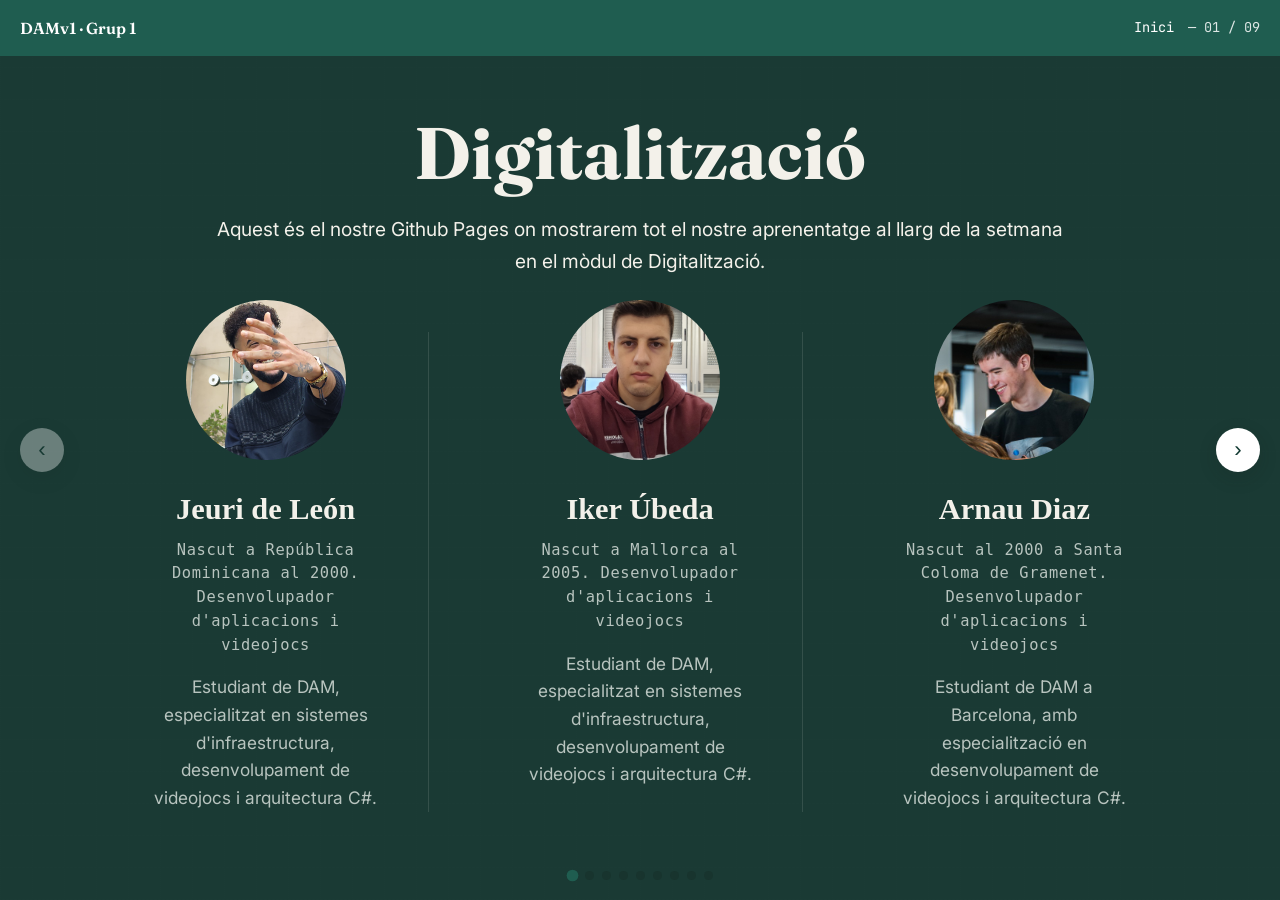
==== commit fd7a5f96: "Ajusta imagenes de WS7 y perfiles" ====
--- a/index.html
+++ b/index.html
@@ -28,19 +28,19 @@
           <img class="avatar avatar-photo" src="Imagen_perfil/Jeuri.png" alt="Foto de perfil de Jeuri de León">
           <!-- EDITA: nombre, rol y descripción de cada persona -->
           <h2>Jeuri de León</h2>
-          <p class="role">Desenvolupador d'aplicacions i videojocs</p>
+          <p class="role">Nascut a República Dominicana al 2000. Desenvolupador d'aplicacions i videojocs</p>
           <p>Estudiant de DAM, especialitzat en sistemes d'infraestructura, desenvolupament de videojocs i arquitectura C#.</p>
         </article>
         <article class="card" id="member-iker">
           <img class="avatar avatar-photo" src="Imagen_perfil/IMG_20260921_081555.jpg" alt="Foto de perfil de Iker">
           <h2>Iker Úbeda</h2>
-          <p class="role">Desenvolupador d'aplicacions i videojocs</p>
+          <p class="role">Nascut a Mallorca al 2005. Desenvolupador d'aplicacions i videojocs</p>
           <p>Estudiant de DAM, especialitzat en sistemes d'infraestructura, desenvolupament de videojocs i arquitectura C#.</p>
         </article>
         <article class="card" id="member-arnau">
           <img class="avatar avatar-photo" src="Imagen_perfil/arnau.jpg" alt="Foto de perfil de Arnau Diaz">
           <h2>Arnau Diaz</h2>
-          <p class="role">Desenvolupador d'aplicacions i videojocs</p>
+          <p class="role">Nascut al 2000 a Santa Coloma de Gramenet. Desenvolupador d'aplicacions i videojocs</p>
           <p>Estudiant de DAM a Barcelona, amb especialització en desenvolupament de videojocs i arquitectura C#.</p>
         </article>
       </div>
@@ -129,64 +129,72 @@
       <div id="ws02-information-grid">
 
         <article id="ws02-block-01">
-          <img class="ws02-block-background" src="imagenes_all/cv.png" alt="">
-          <div class="ws02-card-header">
-            <div class="ws02-icon" aria-hidden="true">
-              <svg viewBox="0 0 24 24" fill="none" stroke="currentColor" stroke-width="1.8" stroke-linecap="round" stroke-linejoin="round"><circle cx="6" cy="6" r="2.5"/><circle cx="18" cy="6" r="2.5"/><circle cx="12" cy="18" r="2.5"/><path d="M8.5 6h7M7.5 8l3 7M16.5 8l-3 7"/></svg>
-            </div>
-            <h2 id="ws02-block-01-title">Què ens proporciona?</h2>
-          </div>
-          <ul id="ws02-block-01-list">
-            <li>Desenvolupar col·laborativament en equip sobre el mateix codi</li>
-            <li>Històric de canvis, qui els ha realitzat, quan...</li>
-            <li>Etiquetatge de versions</li>
-            <li>Comparar, revertir codi de versions</li>
-          </ul>
+          <div class="ws02-copy">
+            <div class="ws02-card-header">
+              <div class="ws02-icon" aria-hidden="true">
+                <svg viewBox="0 0 24 24" fill="none" stroke="currentColor" stroke-width="1.8" stroke-linecap="round" stroke-linejoin="round"><circle cx="6" cy="6" r="2.5"/><circle cx="18" cy="6" r="2.5"/><circle cx="12" cy="18" r="2.5"/><path d="M8.5 6h7M7.5 8l3 7M16.5 8l-3 7"/></svg>
+              </div>
+              <h2 id="ws02-block-01-title">Què ens proporciona?</h2>
+            </div>
+            <ul id="ws02-block-01-list">
+              <li>Desenvolupar col·laborativament en equip sobre el mateix codi</li>
+              <li>Històric de canvis, qui els ha realitzat, quan...</li>
+              <li>Etiquetatge de versions</li>
+              <li>Comparar, revertir codi de versions</li>
+            </ul>
+          </div>
+          <div class="ws02-media"><img class="ws02-block-background" src="imagenes_all/cv.png" alt=""></div>
         </article>
 
         <article id="ws02-block-02">
-          <img class="ws02-block-background" src="imagenes_all/git-logo-svg.png" alt="">
-          <div class="ws02-card-header">
-            <div class="ws02-icon" aria-hidden="true">
-              <svg viewBox="0 0 24 24" fill="none" stroke="currentColor" stroke-width="1.8" stroke-linecap="round" stroke-linejoin="round"><circle cx="7" cy="5" r="2.5"/><circle cx="17" cy="19" r="2.5"/><circle cx="17" cy="5" r="2.5"/><path d="M7 7.5v5a4 4 0 0 0 4 4h3.5M17 7.5v9"/></svg>
-            </div>
-            <h2 id="ws02-block-02-title">Git</h2>
-          </div>
-          <p id="ws02-block-02-text">És el sistema de control de versions distribuït més utilitzat en el món. Va ser creat al 2005 per Linus Torvalds. A partir d'aquest, s'han creat diverses plataformes com Github, que adapten les funcionalitats a una interfície web, allotjant repositoris al núvol, fent-los accessibles desde qualsevol lloc.</p>
+          <div class="ws02-copy">
+            <div class="ws02-card-header">
+              <div class="ws02-icon" aria-hidden="true">
+                <svg viewBox="0 0 24 24" fill="none" stroke="currentColor" stroke-width="1.8" stroke-linecap="round" stroke-linejoin="round"><circle cx="7" cy="5" r="2.5"/><circle cx="17" cy="19" r="2.5"/><circle cx="17" cy="5" r="2.5"/><path d="M7 7.5v5a4 4 0 0 0 4 4h3.5M17 7.5v9"/></svg>
+              </div>
+              <h2 id="ws02-block-02-title">Git</h2>
+            </div>
+            <p id="ws02-block-02-text">És el sistema de control de versions distribuït més utilitzat en el món. Va ser creat al 2005 per Linus Torvalds. A partir d'aquest, s'han creat diverses plataformes com Github, que adapten les funcionalitats a una interfície web, allotjant repositoris al núvol, fent-los accessibles desde qualsevol lloc.</p>
+          </div>
+          <div class="ws02-media"><img class="ws02-block-background" src="imagenes_all/git-logo-svg.png" alt=""></div>
         </article>
 
         <article id="ws02-block-03">
-          <img class="ws02-block-background" src="imagenes_all/cloud.png" alt="">
-          <div class="ws02-card-header">
-            <div class="ws02-icon" aria-hidden="true">
-              <svg viewBox="0 0 24 24" fill="none" stroke="currentColor" stroke-width="1.8" stroke-linecap="round" stroke-linejoin="round"><path d="M7 18h10a4 4 0 0 0 .5-8A5.5 5.5 0 0 0 7 9a4.5 4.5 0 0 0 0 9Z"/><path d="M9 15h6M12 12v6"/></svg>
-            </div>
-            <h2 id="ws02-block-03-title">Google Suite</h2>
-          </div>
-          <ul id="ws02-block-03-list">
-            <li>Desat automàtic</li>
-            <li>Traçabilitat</li>
-            <li>Historial de versions</li>
-            <li>Col·laboració eficient</li>
-            <li>Revisió de canvis (què, qui, quan)</li>
-          </ul>
+          <div class="ws02-copy">
+            <div class="ws02-card-header">
+              <div class="ws02-icon" aria-hidden="true">
+                <svg viewBox="0 0 24 24" fill="none" stroke="currentColor" stroke-width="1.8" stroke-linecap="round" stroke-linejoin="round"><path d="M7 18h10a4 4 0 0 0 .5-8A5.5 5.5 0 0 0 7 9a4.5 4.5 0 0 0 0 9Z"/><path d="M9 15h6M12 12v6"/></svg>
+              </div>
+              <h2 id="ws02-block-03-title">Google Suite</h2>
+            </div>
+            <ul id="ws02-block-03-list">
+              <li>Desat automàtic</li>
+              <li>Traçabilitat</li>
+              <li>Historial de versions</li>
+              <li>Col·laboració eficient</li>
+              <li>Revisió de canvis (què, qui, quan)</li>
+            </ul>
+          </div>
+          <div class="ws02-media"><img class="ws02-block-background" src="imagenes_all/cloud.png" alt=""></div>
         </article>
 
         <article id="ws02-block-04">
-          <img class="ws02-block-background" src="imagenes_all/workflow.png" alt="">
-          <div class="ws02-card-header">
-            <div class="ws02-icon" aria-hidden="true">
-              <svg viewBox="0 0 24 24" fill="none" stroke="currentColor" stroke-width="1.8" stroke-linecap="round" stroke-linejoin="round"><rect x="3" y="4" width="6" height="6" rx="1"/><rect x="15" y="14" width="6" height="6" rx="1"/><path d="M9 7h4a4 4 0 0 1 4 4v3M15 17h-4a4 4 0 0 1-4-4v-3"/></svg>
-            </div>
-            <h2 id="ws02-block-04-title">Flux de treball</h2>
-          </div>
-          <p id="ws02-block-04-text">Alguns dels termes més importants en el flux de treball de control de versions de Git.</p>
-          <ul id="ws02-block-04-list">
-            <li>Repositori -> Carpeta especial on es desa el projecte</li>
-            <li>Branch -> Una versió independent del repositori</li>
-            <li>Commit -> Un canvi específic al codi</li>
-            <li>Merge -> Combinar canvis de diferents branches</li>
-          </ul>
+          <div class="ws02-copy">
+            <div class="ws02-card-header">
+              <div class="ws02-icon" aria-hidden="true">
+                <svg viewBox="0 0 24 24" fill="none" stroke="currentColor" stroke-width="1.8" stroke-linecap="round" stroke-linejoin="round"><rect x="3" y="4" width="6" height="6" rx="1"/><rect x="15" y="14" width="6" height="6" rx="1"/><path d="M9 7h4a4 4 0 0 1 4 4v3M15 17h-4a4 4 0 0 1-4-4v-3"/></svg>
+              </div>
+              <h2 id="ws02-block-04-title">Flux de treball</h2>
+            </div>
+            <p id="ws02-block-04-text">Alguns dels termes més importants en el flux de treball de control de versions de Git.</p>
+            <ul id="ws02-block-04-list">
+              <li>Repositori -> Carpeta especial on es desa el projecte</li>
+              <li>Branch -> Una versió independent del repositori</li>
+              <li>Commit -> Un canvi específic al codi</li>
+              <li>Merge -> Combinar canvis de diferents branches</li>
+            </ul>
+          </div>
+          <div class="ws02-media"><img class="ws02-block-background" src="imagenes_all/workflow.png" alt=""></div>
         </article>
       </div>
     </div>
@@ -261,7 +269,65 @@
     <div class="slide-inner" id="ws04-base-datos">
       <span class="workshop-number">WS 04 <a href="https://docs.google.com/presentation/d/12Jq6z88XIUfxE6htO1fnyp4GHRWKD0YDaAa2hz8hPfM/edit?slide=id.p#slide=id.p">Presentació</a> <a href="https://docs.google.com/document/d/191m-SXPF9sefQFjJ4p_8jhps4r5ZyuV-Wi66pzmfzpc/edit?tab=t.0">Activitat</a></span>
       <h1>Base de dades</h1>
-      <!-- EDITA: contenido específico de esta sesión (estilo pendiente) -->
+
+      <div class="ws-04-grid">
+        <article class="ws-04-card ws-04-split" id="ws04-origen">
+          <div class="ws-04-copy">
+            <div class="ws-04-card-header">
+              <div class="ws-04-icon" aria-hidden="true">
+                <svg viewBox="0 0 24 24" fill="none" stroke="currentColor" stroke-width="2" stroke-linecap="round" stroke-linejoin="round"><ellipse cx="12" cy="5" rx="9" ry="3"/><path d="M3 5v6c0 1.66 4.03 3 9 3s9-1.34 9-3V5"/><path d="M3 11v6c0 1.66 4.03 3 9 3s9-1.34 9-3v-6"/></svg>
+              </div>
+              <h2>D'on surten les bases de dades?</h2>
+            </div>
+            <p>Les bases de dades sorgeixen de la necessitat de desar grans volums d'informació de manera ordenada i, sobretot, de manera segura.</p>
+          </div>
+          <div class="ws-04-visual">
+            <img class="ws-04-db-image" src="imagenes_all/db.png" alt="Base de dades">
+          </div>
+        </article>
+
+        <article class="ws-04-card" id="ws04-postgresql">
+          <div class="ws-04-card-header">
+            <div class="ws-04-icon" aria-hidden="true">
+              <svg viewBox="0 0 24 24" fill="none" stroke="currentColor" stroke-width="2" stroke-linecap="round" stroke-linejoin="round"><rect x="3" y="4" width="18" height="6" rx="1"/><rect x="3" y="14" width="18" height="6" rx="1"/><circle cx="7" cy="7" r="1" fill="currentColor" stroke="none"/><circle cx="7" cy="17" r="1" fill="currentColor" stroke="none"/></svg>
+            </div>
+            <h2>PostgreSQL</h2>
+          </div>
+          <p>Per poder gestionar, crear i editar bases de dades es necessiten aplicacions gestores de bases de dades. Una de les més conegudes i utilitzades en aquest mòdul de digitalització ha estat <strong>PostgreSQL</strong>.</p>
+          <img class="ws-04-postgres-image" src="imagenes_all/postgre.png" alt="Logotip de PostgreSQL">
+        </article>
+
+        <article class="ws-04-card" id="ws04-cloud">
+          <div class="ws-04-card-header">
+            <div class="ws-04-icon" aria-hidden="true">
+              <svg viewBox="0 0 24 24" fill="none" stroke="currentColor" stroke-width="2" stroke-linecap="round" stroke-linejoin="round"><path d="M17.5 19H9a7 7 0 1 1 6.71-9h.79a4.5 4.5 0 1 1 0 9z"/></svg>
+            </div>
+            <h2>Bases de dades al núvol</h2>
+          </div>
+          <p>Sistemes d'emmagatzematge que s'executen, gestionen i escalen a través d'una plataforma de computació al núvol (com <strong>AWS</strong>, <strong>Google Cloud</strong> o <strong>Azure</strong>) en lloc de servidors físics locals.</p>
+          <img class="ws-04-mysql-image" src="imagenes_all/mysql.png" alt="Logotip de MySQL">
+        </article>
+
+        <article class="ws-04-card ws-04-card-query" id="ws04-consulta">
+          <div class="ws-04-card-header">
+            <div class="ws-04-icon" aria-hidden="true">
+              <svg viewBox="0 0 24 24" fill="none" stroke="currentColor" stroke-width="2" stroke-linecap="round" stroke-linejoin="round"><polyline points="4 17 10 11 4 5"/><line x1="12" y1="19" x2="20" y2="19"/></svg>
+            </div>
+            <h2>Exemple de consulta</h2>
+          </div>
+          <pre><code><span class="ws-04-keyword">select</span> * <span class="ws-04-keyword">from</span> departments <span class="ws-04-keyword">where</span> department_name <span class="ws-04-keyword">like</span> <span class="ws-04-string">'R%'</span></code></pre>
+          <table class="ws-04-result-table">
+            <thead>
+              <tr><th>department_id</th><th>department_name</th><th>manager_id</th><th>location_id</th></tr>
+            </thead>
+            <tbody>
+              <tr><td>250</td><td>Retail Sales</td><td>NULL</td><td>1700</td></tr>
+              <tr><td>260</td><td>Recruiting</td><td>NULL</td><td>1700</td></tr>
+            </tbody>
+          </table>
+          <p class="ws-04-result-count">2 row(s)</p>
+        </article>
+      </div>
     </div>
   </section>
   <section class="slide ws-slide ws-05" id="slide-5" data-label="WS05">
@@ -290,7 +356,7 @@
               <p>Defineix la identitat: colors, tipografia i altres elements visuals.</p>
             </section>
           </div>
-          <img class="ws05-uxui-image" src="imagenes_all/uiux.png" alt="Comparació entre User Experience i User Interface">
+          <div class="ws05-media"><img class="ws05-uxui-image" src="imagenes_all/uiux.png" alt="Comparació entre User Experience i User Interface"></div>
         </article>
 
         <article class="ws-05-card" id="ws05-evolucio-disseny">
@@ -301,7 +367,7 @@
             <h2>Evolució del disseny</h2>
           </div>
           <p>El disseny comença amb un <strong>sketch</strong> simple. Després es crea un <strong>wireframe</strong> com a base, hi apliquem el <strong>mockup</strong> i finalitzem amb un prototip funcional.</p>
-          <img class="ws05-design-image" src="imagenes_all/templates.png" alt="Plantilles del procés de disseny">
+          <div class="ws05-media"><img class="ws05-design-image" src="imagenes_all/templates.png" alt="Plantilles del procés de disseny"></div>
         </article>
 
         <article class="ws-05-card" id="ws05-arquitectura">
@@ -313,23 +379,27 @@
           </div>
           <p>És el pla global que defineix on va cada component i com es comunica amb els altres.</p>
           <p>L’escalabilitat i la seguretat depenen de l’arquitectura.</p>
-          <img class="ws05-architecture-image" src="imagenes_all/12-clean.png" alt="Arquitectura de software">
-        </article>
-
-        <article class="ws-05-card" id="ws05-client-servidor">
-          <div class="ws-05-card-header">
-            <div class="ws-05-icon" aria-hidden="true">
-              <svg viewBox="0 0 24 24" fill="none" stroke="currentColor" stroke-width="1.8" stroke-linecap="round" stroke-linejoin="round"><rect x="3" y="4" width="8" height="6" rx="1"/><rect x="13" y="14" width="8" height="6" rx="1"/><path d="M11 7h2a3 3 0 0 1 3 3v4M13 17h-2a3 3 0 0 1-3-3v-4"/></svg>
-            </div>
-            <h2>Model client-servidor</h2>
-          </div>
-          <p>És el patró d’arquitectura que fa servir la World Wide Web.</p>
-          <ol>
-            <li>El client sol·licita informació per mostrar-la a la pantalla.</li>
-            <li>El servidor processa la consulta i accedeix a les dades necessàries.</li>
-            <li>El servidor retorna la resposta amb els arxius a mostrar.</li>
-          </ol>
-          <img class="ws05-client-image" src="imagenes_all/csa.png" alt="Model client-servidor">
+          <div class="ws05-media"><img class="ws05-architecture-image" src="imagenes_all/12-clean.png" alt="Arquitectura de software"></div>
+        </article>
+
+        <article class="ws-05-card ws05-client-layout" id="ws05-client-servidor">
+          <div class="ws05-client-copy">
+            <div class="ws-05-card-header">
+              <div class="ws-05-icon" aria-hidden="true">
+                <svg viewBox="0 0 24 24" fill="none" stroke="currentColor" stroke-width="1.8" stroke-linecap="round" stroke-linejoin="round"><rect x="3" y="4" width="8" height="6" rx="1"/><rect x="13" y="14" width="8" height="6" rx="1"/><path d="M11 7h2a3 3 0 0 1 3 3v4M13 17h-2a3 3 0 0 1-3-3v-4"/></svg>
+              </div>
+              <h2>Model client-servidor</h2>
+            </div>
+            <p>És el patró d’arquitectura que fa servir la World Wide Web.</p>
+            <ol>
+              <li>El client sol·licita informació per mostrar-la a la pantalla.</li>
+              <li>El servidor processa la consulta i accedeix a les dades necessàries.</li>
+              <li>El servidor retorna la resposta amb els arxius a mostrar.</li>
+            </ol>
+          </div>
+          <div class="ws05-client-visual">
+            <img class="ws05-client-image" src="imagenes_all/csa.png" alt="Model client-servidor">
+          </div>
         </article>
       </div>
     </div>
@@ -390,24 +460,67 @@
     <div class="slide-inner" id="ws07-it-ot">
       <span class="workshop-number">WS 07 <a href="https://drive.google.com/file/d/1QnOx7c9enV6qdJcwzDR3PvH2cfRr9Ao-/view">Presentació</a> <a href="https://docs.google.com/document/d/1Qyir0Ys6yNVu15dqX3ZLvfAeLNchVY9lLRBC-PIg8oA/edit?tab=t.0">Activitat</a></span>
       <h1>IT/OT</h1>
-      <!-- EDITA: contenido específico de esta sesión (estilo pendiente) -->
-    </div>
-  </section>
-  <section class="slide" id="slide-8" data-label="Conclusiones">
-    <div class="slide-inner">
-      <h1>Conclusiones</h1>
-      <!-- EDITA: valoración final del proyecto -->
-      <p>Valoración general del proyecto: qué se ha aprendido, qué se haría diferente y cómo han encajado las sesiones entre sí.</p>
-
-      <div class="info-grid">
-        <!-- EDITA: sustituye cada bloque por una <img> cuando tengas la infografía -->
-        <figure class="info-box" id="conclusiones-sistemas-operativos"><figcaption>Sistemas Operativos</figcaption></figure>
-        <figure class="info-box" id="conclusiones-programacion"><figcaption>Programación</figcaption></figure>
-        <figure class="info-box" id="conclusiones-diseno"><figcaption>Diseño</figcaption></figure>
-        <figure class="info-box" id="conclusiones-big-data"><figcaption>Big Data</figcaption></figure>
-      </div>
-    </div>
-  </section>
+
+      <div class="ws-07-grid">
+        <article class="ws-07-card" id="ws07-infraestructura">
+          <div class="ws-07-card-header">
+            <div class="ws-07-icon" aria-hidden="true">
+              <svg viewBox="0 0 24 24" fill="none" stroke="currentColor" stroke-width="2" stroke-linecap="round" stroke-linejoin="round"><rect x="3" y="3" width="7" height="7" rx="1"/><rect x="14" y="3" width="7" height="7" rx="1"/><rect x="3" y="14" width="7" height="7" rx="1"/><rect x="14" y="14" width="7" height="7" rx="1"/></svg>
+            </div>
+            <h2>Què és una infraestructura</h2>
+          </div>
+          <p>Una <strong>infraestructura</strong> (coneguda com a infraestructura IT) és el conjunt de <strong>components de maquinari, programari, xarxes i instal·lacions</strong> necessaris per desenvolupar, provar, operar i gestionar els serveis tecnològics d'una empresa o aplicació.</p>
+        </article>
+
+        <article class="ws-07-card" id="ws07-virtualitzacio">
+          <div class="ws-07-card-header">
+            <div class="ws-07-icon" aria-hidden="true">
+              <svg viewBox="0 0 24 24" fill="none" stroke="currentColor" stroke-width="2" stroke-linecap="round" stroke-linejoin="round"><path d="M12 2 2 7l10 5 10-5-10-5Z"/><path d="M2 17l10 5 10-5"/><path d="M2 12l10 5 10-5"/></svg>
+            </div>
+            <h2>Virtualització</h2>
+          </div>
+          <ul>
+            <li>Sobre un servidor físic, executar diferents servidors virtuals</li>
+            <li>Cada servidor virtual té la seva part de memòria, CPU, targeta gràfica i disc dur reservada, però obtinguda del maquinari del servidor físic</li>
+          </ul>
+          <img class="ws-07-media-image" src="https://innovainformatica.com/images/virtua.png" alt="Esquema de virtualització de servidors">
+        </article>
+
+        <article class="ws-07-card" id="ws07-cloud-computing">
+          <div class="ws-07-card-header">
+            <div class="ws-07-icon" aria-hidden="true">
+              <svg viewBox="0 0 24 24" fill="none" stroke="currentColor" stroke-width="2" stroke-linecap="round" stroke-linejoin="round"><path d="M17.5 19H9a7 7 0 1 1 6.71-9h.79a4.5 4.5 0 1 1 0 9z"/></svg>
+            </div>
+            <h2>Cloud computing</h2>
+          </div>
+          <p>Va néixer a principis dels anys 2000, quan les empreses tecnològiques van començar a llogar infraestructura a través d'Internet, permetent emmagatzemar dades i executar aplicacions en servidors remots sense necessitat d'equips físics locals.</p>
+          <img class="ws-07-media-image" src="https://cdn.shopify.com/s/files/1/0610/7640/6438/files/cloud-computing.png" alt="Il·lustració de cloud computing">
+        </article>
+
+        <article class="ws-07-card ws-07-split" id="ws07-exemple-virtualitzacio">
+          <div class="ws-07-copy">
+            <div class="ws-07-card-header">
+              <div class="ws-07-icon" aria-hidden="true">
+                <svg viewBox="0 0 24 24" fill="none" stroke="currentColor" stroke-width="2" stroke-linecap="round" stroke-linejoin="round"><rect x="3" y="4" width="18" height="12" rx="1"/><path d="M8 20h8M12 16v4"/></svg>
+              </div>
+              <h2>Exemples de virtualització al núvol</h2>
+            </div>
+            <p>Visor d'escriptoris virtuals a Isard, utilitzat per accedir a màquines virtuals allotjades al núvol.</p>
+          </div>
+          <div class="ws-07-visual">
+            <img class="ws-07-media-image ws-07-media-image-fill" src="imagenes_all/capt.png" alt="Visor d'escriptoris virtuals a Isard">
+          </div>
+        </article>
+      </div>
+    </div>
+  </section>
+<section class="slide" id="slide-8" data-label="Conclusiones">
+  <div class="slide-inner">
+    <div id="conclusion-block" class="conclusion-slide" role="region" aria-label="Conclusió">
+      <h1 class="conclusion-word">Conclusió</h1>
+    </div>
+  </div>
+</section>
 </main>
 
 <nav class="dots">
--- a/style.css
+++ b/style.css
@@ -1056,40 +1056,76 @@
   align-self: start;
 }
 
+.ws-05 .ws05-media{
+  width: 100%;
+  margin-top: auto;
+  display: flex;
+  align-items: flex-end;
+  justify-content: center;
+}
+
+#ws05-client-servidor.ws05-client-layout{
+  display: grid !important;
+  grid-template-columns: minmax(0, 1.55fr) minmax(150px, 240px);
+  align-items: center;
+  gap: 18px;
+}
+
+#ws05-client-servidor .ws05-client-copy{
+  min-width: 0;
+}
+
+#ws05-client-servidor .ws05-client-copy > :last-child{
+  margin-bottom: 0;
+}
+
+#ws05-client-servidor .ws05-client-visual{
+  display: flex;
+  align-items: center;
+  justify-content: center;
+  min-width: 0;
+}
+
+#ws05-client-servidor .ws05-client-image{
+  display: block;
+  width: min(100%, 240px);
+  height: 180px;
+  margin: 0;
+  object-fit: contain;
+  object-position: right center;
+}
 .ws-05 .ws05-uxui-image{
+  display: block;
   width: 100%;
   height: 255px;
-  margin-top: auto;
   object-fit: contain;
   object-position: center bottom;
 }
 
 .ws-05 .ws05-design-image{
+  display: block;
   width: 100%;
   height: 370px;
-  margin-top: auto;
   object-fit: contain;
   object-position: center bottom;
 }
 
 .ws-05 .ws05-architecture-image{
+  display: block;
   width: 100%;
   height: 350px;
-  margin-top: auto;
   object-fit: contain;
   object-position: center bottom;
 }
 
 .ws-05 .ws05-client-image{
-  align-self: flex-end;
-  width: 78%;
-  height: 300px;
-  margin-top: auto;
-  margin-right: 48px;
-  margin-bottom: 0;
+  display: block;
+  width: min(100%, 240px);
+  height: 180px;
+  margin: 0;
   object-fit: contain;
   object-position: right bottom;
-  transform: translate(0, -64px);
+  transform: none;
 }
 
 .ws-05 .ws-05-number{
@@ -1154,6 +1190,314 @@
   .ws-05 .ws-05-comparison-grid{
     grid-template-columns: 1fr;
     gap: 16px;
+  }
+}
+
+/* ---------- WS04 — Base de dades ---------- */
+
+.ws-04 .ws-04-grid{
+  flex: 1;
+  display: grid;
+  grid-template-columns: repeat(2, minmax(0, 1fr));
+  grid-template-rows: repeat(2, minmax(0, 1fr));
+  gap: 20px;
+  min-height: 0;
+}
+
+.ws-04 .ws-04-card{
+  background: var(--color-surface);
+  border: 1px solid var(--color-line);
+  border-radius: 10px;
+  padding: clamp(20px, 2.4vw, 32px);
+  min-width: 0;
+  min-height: 0;
+  overflow: hidden;
+  display: flex;
+  flex-direction: column;
+}
+
+.ws-04 .ws-04-split{
+  display: grid;
+  grid-template-columns: minmax(0, 1.5fr) minmax(140px, 220px);
+  align-items: flex-start;
+  gap: 18px;
+}
+
+.ws-04 .ws-04-copy{
+  min-width: 0;
+  align-self: flex-start;
+}
+
+.ws-04 .ws-04-visual{
+  display: flex;
+  align-items: center;
+  justify-content: center;
+  min-width: 0;
+  height: 100%;
+}
+
+.ws-04 .ws-04-card-header{
+  display: flex;
+  align-items: center;
+  gap: 14px;
+  margin-bottom: 14px;
+}
+
+.ws-04 .ws-04-icon{
+  width: 58px;
+  height: 58px;
+  border-radius: 10px;
+  background: rgba(201,118,43,0.12);
+  color: var(--color-accent);
+  display: flex;
+  align-items: center;
+  justify-content: center;
+  flex: 0 0 auto;
+}
+
+.ws-04 .ws-04-icon svg{ width: 58%; height: 58%; }
+
+.ws-04 .ws-04-card h2{
+  font-family: var(--font-body);
+  font-size: clamp(1.1rem, 1.7vw, 1.4rem);
+  margin: 0;
+}
+
+.ws-04 .ws-04-card p{
+  color: var(--color-ink-soft);
+  font-size: clamp(0.9rem, 1.15vw, 1rem);
+  line-height: 1.45;
+  margin: 0;
+}
+
+.ws-04 .ws-04-card strong{ color: var(--color-ink); }
+
+.ws-04 .ws-04-logo{
+  display: none;
+}
+
+.ws-04 .ws-04-db-image,
+.ws-04 .ws-04-postgres-image,
+.ws-04 .ws-04-mysql-image{
+  display: block;
+  width: min(100%, 240px);
+  height: 155px;
+  object-fit: contain;
+  margin: 18px auto 0;
+}
+
+.ws-04 .ws-04-split .ws-04-db-image{
+  width: min(100%, 220px);
+  height: 140px;
+  margin: 0;
+  align-self: center;
+}
+
+.ws-04 .ws-04-card-query pre{
+  margin: 0 0 12px;
+  padding: 12px 14px;
+  background: #1e1e1e;
+  color: #d4d4d4;
+  border-radius: 8px;
+  font-family: var(--font-mono);
+  font-size: 0.8rem;
+  line-height: 1.4;
+  overflow-x: auto;
+}
+
+.ws-04 .ws-04-keyword{ color: #569cd6; }
+.ws-04 .ws-04-string{ color: #ce9178; }
+
+.ws-04 .ws-04-result-table{
+  width: 100%;
+  border-collapse: collapse;
+  font-size: 0.76rem;
+  margin-bottom: 8px;
+}
+
+.ws-04 .ws-04-result-table th,
+.ws-04 .ws-04-result-table td{
+  border: 1px solid var(--color-line);
+  padding: 5px 8px;
+  text-align: left;
+  color: var(--color-ink-soft);
+}
+
+.ws-04 .ws-04-result-table th{
+  background: var(--color-bg);
+  color: var(--color-ink);
+  font-family: var(--font-mono);
+  font-weight: 600;
+}
+
+.ws-04 .ws-04-result-count{
+  margin: 0 !important;
+  font-family: var(--font-mono);
+  font-size: 0.72rem !important;
+  color: var(--color-ink-soft);
+}
+
+@media (max-width: 640px){
+  .ws-04 .ws-04-grid{
+    grid-template-columns: 1fr;
+    grid-template-rows: repeat(4, minmax(220px, auto));
+  }
+}
+
+/* ---------- WS07 — IT/OT ---------- */
+
+.ws-07 .ws-07-grid{
+  flex: 1;
+  display: grid;
+  grid-template-columns: repeat(2, minmax(0, 1fr));
+  grid-template-rows: repeat(2, minmax(0, 1fr));
+  gap: 20px;
+  min-height: 0;
+}
+
+.ws-07 .ws-07-card{
+  background: var(--color-surface);
+  border: 1px solid var(--color-line);
+  border-radius: 10px;
+  padding: clamp(20px, 2.4vw, 32px);
+  min-width: 0;
+  min-height: 0;
+  overflow: hidden;
+  display: flex;
+  flex-direction: column;
+}
+
+.ws-07 .ws-07-split{
+  display: grid;
+  grid-template-columns: minmax(0, 1.5fr) minmax(160px, 260px);
+  align-items: flex-start;
+  gap: 16px;
+}
+
+.ws-07 .ws-07-copy{
+  min-width: 0;
+  align-self: flex-start;
+}
+
+.ws-07 .ws-07-visual{
+  display: flex;
+  align-items: center;
+  justify-content: center;
+  min-width: 0;
+  height: 100%;
+  align-self: stretch;
+}
+
+.ws-07 .ws-07-card-header{
+  display: flex;
+  align-items: center;
+  gap: 14px;
+  margin-bottom: 14px;
+}
+
+.ws-07 .ws-07-icon{
+  width: 58px;
+  height: 58px;
+  border-radius: 10px;
+  background: rgba(201,118,43,0.12);
+  color: var(--color-accent);
+  display: flex;
+  align-items: center;
+  justify-content: center;
+  flex: 0 0 auto;
+}
+
+.ws-07 .ws-07-icon svg{ width: 58%; height: 58%; }
+
+.ws-07 .ws-07-card h2{
+  font-family: var(--font-body);
+  font-size: clamp(1.1rem, 1.7vw, 1.4rem);
+  margin: 0;
+}
+
+.ws-07 .ws-07-card p{
+  color: var(--color-ink-soft);
+  font-size: clamp(0.9rem, 1.15vw, 1rem);
+  line-height: 1.45;
+  margin: 0 0 10px;
+}
+
+.ws-07 .ws-07-card p:last-child{ margin-bottom: 0; }
+
+.ws-07 .ws-07-card strong{ color: var(--color-ink); }
+
+.ws-07 .ws-07-card ul{
+  list-style: none;
+  margin: 0;
+  padding: 0;
+  display: flex;
+  flex-direction: column;
+  gap: 8px;
+}
+
+.ws-07 .ws-07-card li{
+  color: var(--color-ink-soft);
+  font-size: clamp(0.9rem, 1.15vw, 1rem);
+  line-height: 1.4;
+  padding-left: 18px;
+  position: relative;
+}
+
+.ws-07 .ws-07-card li::before{
+  content: '';
+  position: absolute;
+  left: 0;
+  top: 0.55em;
+  width: 7px;
+  height: 7px;
+  border-radius: 50%;
+  background: var(--color-accent);
+}
+
+.ws-07 .ws-07-media-image{
+  display: block;
+  width: 100%;
+  height: 96px;
+  margin-top: auto;
+  padding-top: 12px;
+  object-fit: contain;
+}
+
+#ws07-exemple-virtualitzacio .ws-07-media-image-fill{
+  width: min(100%, 285px);
+  height: 320px;
+  margin: 0;
+  object-fit: contain;
+  border-radius: 8px;
+  padding-top: 0;
+}
+
+#ws07-virtualitzacio .ws-07-media-image{
+  height: 200px;
+}
+
+#ws07-cloud-computing .ws-07-media-image{
+  height: 270px;
+}
+
+.ws-07 .ws-07-media-image-fill{
+  flex: 1 1 auto;
+  height: 100%;
+  min-height: 0;
+  object-fit: cover;
+  border-radius: 8px;
+  padding-top: 0;
+}
+
+@media (max-width: 640px){
+  .ws-07 .ws-07-grid{
+    grid-template-columns: 1fr;
+    grid-template-rows: repeat(4, minmax(220px, auto));
+  }
+
+  #ws07-exemple-virtualitzacio .ws-07-media-image-fill{
+    width: 100%;
+    height: 320px;
   }
 }
 
@@ -1174,103 +1518,65 @@
   border-radius: 10px;
   padding: clamp(22px, 3vw, 36px);
   min-height: 0;
-  overflow: auto;
-}
-
-#slide-2 #ws02-block-01{
-  position: relative;
+  display: flex;
+  flex-direction: row;
+  align-items: center;
+  gap: 18px;
   overflow: hidden;
 }
 
-#slide-2 #ws02-block-01 .ws02-block-background{
-  position: absolute;
-  top: auto;
-  right: 18px;
-  bottom: 18px;
-  left: auto;
-  width: 70%;
-  height: 70%;
+#slide-2 #ws02-information-grid > article > .ws02-copy{
+  order: 1;
+  flex: 1 1 auto;
+  min-width: 0;
+}
+
+#slide-2 .ws02-media{
+  order: 2;
+  flex: 0 0 clamp(150px, 36%, 340px);
+  width: 100%;
+  margin-top: 0;
+  display: flex;
+  align-items: center;
+  justify-content: center;
+  min-height: clamp(130px, 19vw, 240px);
+}
+
+#slide-2 .ws02-block-background{
+  display: block;
+  width: min(100%, 330px);
+  height: clamp(120px, 16vw, 210px);
   object-fit: contain;
   opacity: 1;
-  z-index: 0;
+  margin: 0 auto;
   pointer-events: none;
 }
 
-#slide-2 #ws02-block-01 > :not(.ws02-block-background){
-  position: relative;
-  z-index: 1;
-}
-
-#slide-2 #ws02-block-02{
-  position: relative;
-  overflow: hidden;
-}
-
-#slide-2 #ws02-block-02 .ws02-block-background{
-  position: absolute;
-  top: auto;
-  right: auto;
-  bottom: 18px;
-  left: 50%;
-  width: 40%;
-  height: 40%;
-  object-fit: contain;
-  opacity: 1;
-  transform: translateX(-50%);
-  z-index: 0;
-  pointer-events: none;
-}
-
-#slide-2 #ws02-block-02 > :not(.ws02-block-background){
-  position: relative;
-  z-index: 1;
-}
-
-#slide-2 #ws02-block-03{
-  position: relative;
-  overflow: hidden;
-}
-
-#slide-2 #ws02-block-03 .ws02-block-background{
-  position: absolute;
-  right: auto;
-  bottom: 18px;
-  left: 50%;
-  width: 40%;
-  height: 40%;
-  object-fit: contain;
-  opacity: 1;
-  transform: translateX(-50%);
-  z-index: 0;
-  pointer-events: none;
-}
-
-#slide-2 #ws02-block-03 > :not(.ws02-block-background){
-  position: relative;
-  z-index: 1;
-}
-
-#slide-2 #ws02-block-04{
-  position: relative;
-  overflow: hidden;
-}
-
-#slide-2 #ws02-block-04 .ws02-block-background{
-  position: absolute;
-  right: 18px;
-  bottom: 18px;
-  left: auto;
-  width: 65%;
-  height: 65%;
-  object-fit: contain;
-  opacity: 1;
-  z-index: 0;
-  pointer-events: none;
-}
-
-#slide-2 #ws02-block-04 > :not(.ws02-block-background){
-  position: relative;
-  z-index: 1;
+#slide-2 #ws02-block-01 .ws02-media,
+#slide-2 #ws02-block-04 .ws02-media {
+  justify-content: flex-end;
+}
+
+#slide-2 #ws02-block-02 .ws02-media,
+#slide-2 #ws02-block-03 .ws02-media {
+  justify-content: center;
+}
+
+@media (max-width: 640px){
+  #slide-2 #ws02-information-grid > article{
+    flex-direction: column;
+    align-items: stretch;
+  }
+
+  #slide-2 #ws02-information-grid > article > .ws02-copy,
+  #slide-2 .ws02-media{
+    order: initial;
+  }
+
+  #slide-2 .ws02-media{
+    flex-basis: auto;
+    width: 100%;
+  }
 }
 
 #slide-2 .image-placeholder,
@@ -1400,4 +1706,35 @@
     width: 80%;
     height: 1px;
   }
+}
+
+/* Solo afecta a la diapositiva de conclusión, no al resto */
+#slide-8 {
+  position: relative;
+}
+
+#slide-8 .conclusion-slide {
+  position: absolute;
+  inset: 0;
+  width: auto;
+  height: auto;
+  margin: 0;
+  display: flex;
+  align-items: center;
+  justify-content: center;
+  overflow: hidden;
+  background: #1E4B3E;
+}
+
+#slide-8 .conclusion-word {
+  margin: 0;
+  padding: 0 6vw;
+  max-width: 90%;
+  font-family: 'Fraunces', Georgia, 'Times New Roman', serif;
+  font-weight: 600;
+  font-size: clamp(3.2rem, 15vw, 12rem);
+  line-height: 0.88;
+  letter-spacing: -0.02em;
+  text-align: center;
+  color: #F5F1E6;
 }
